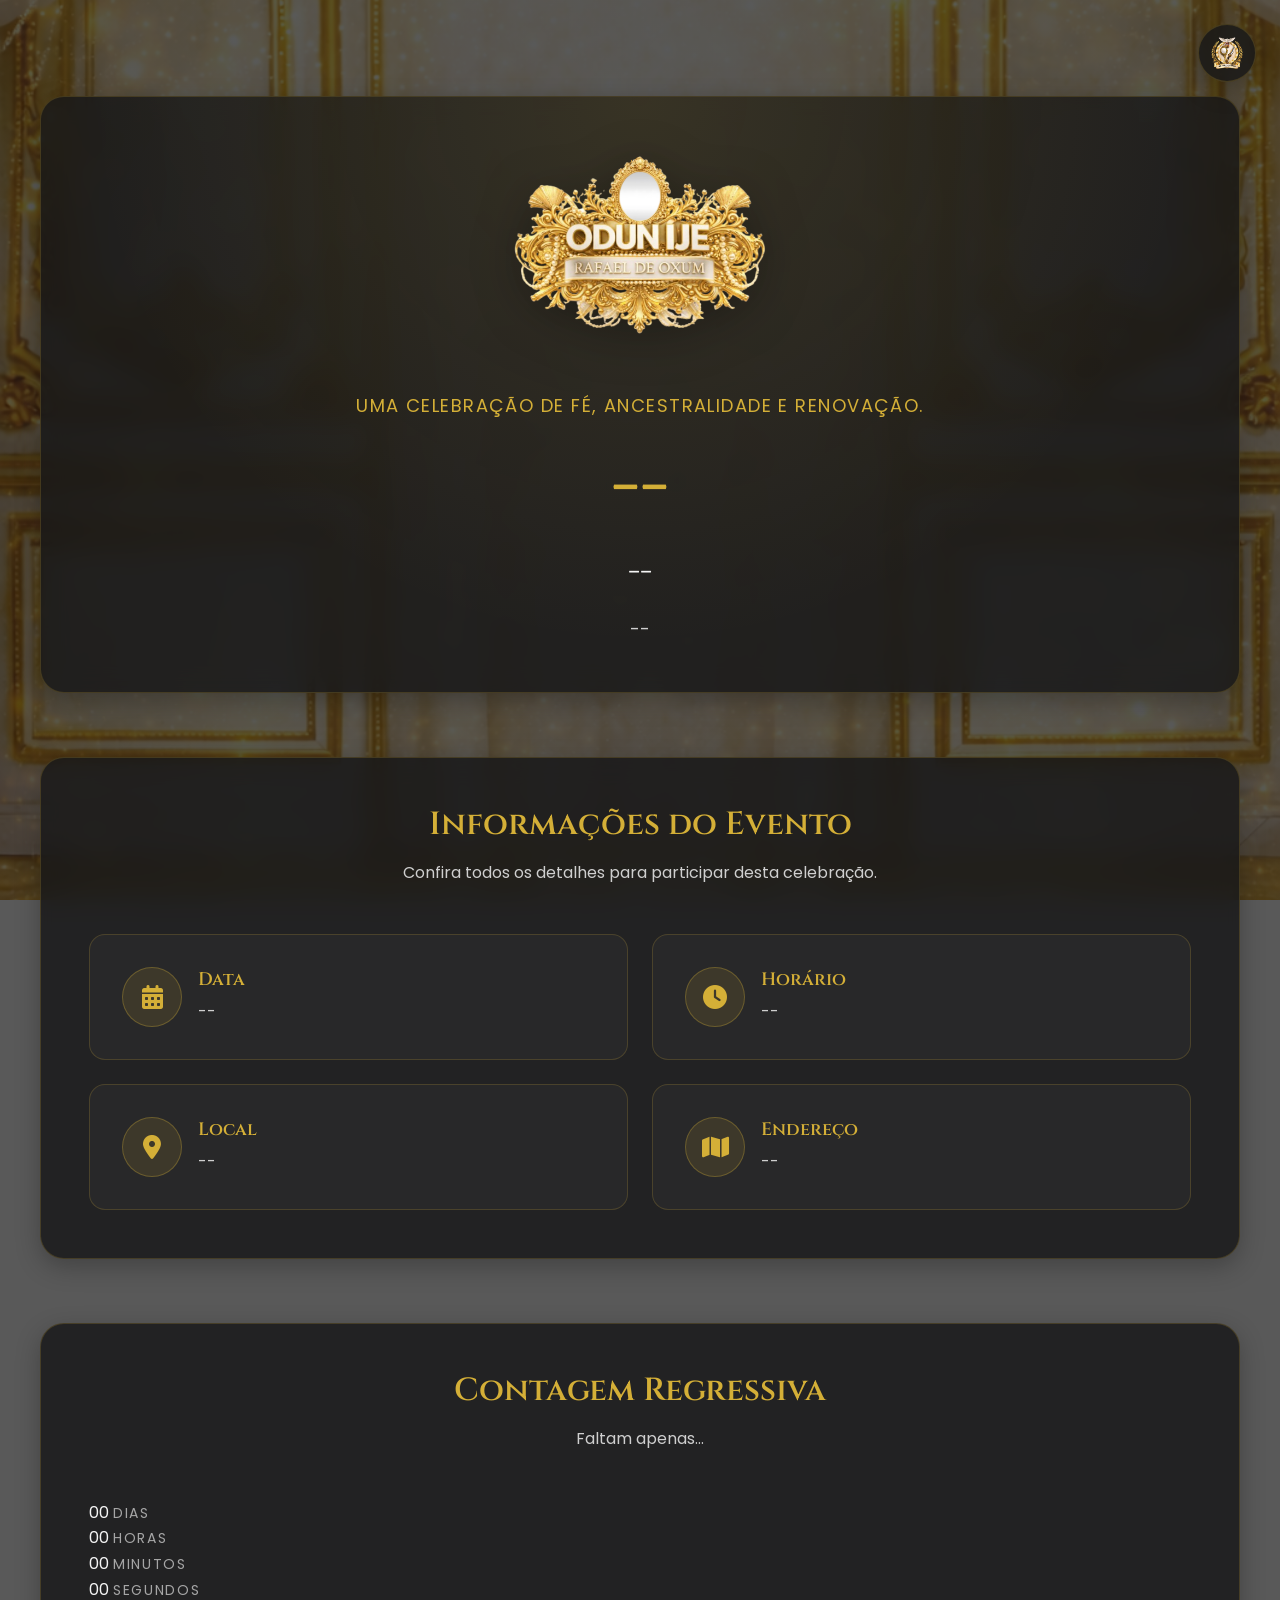
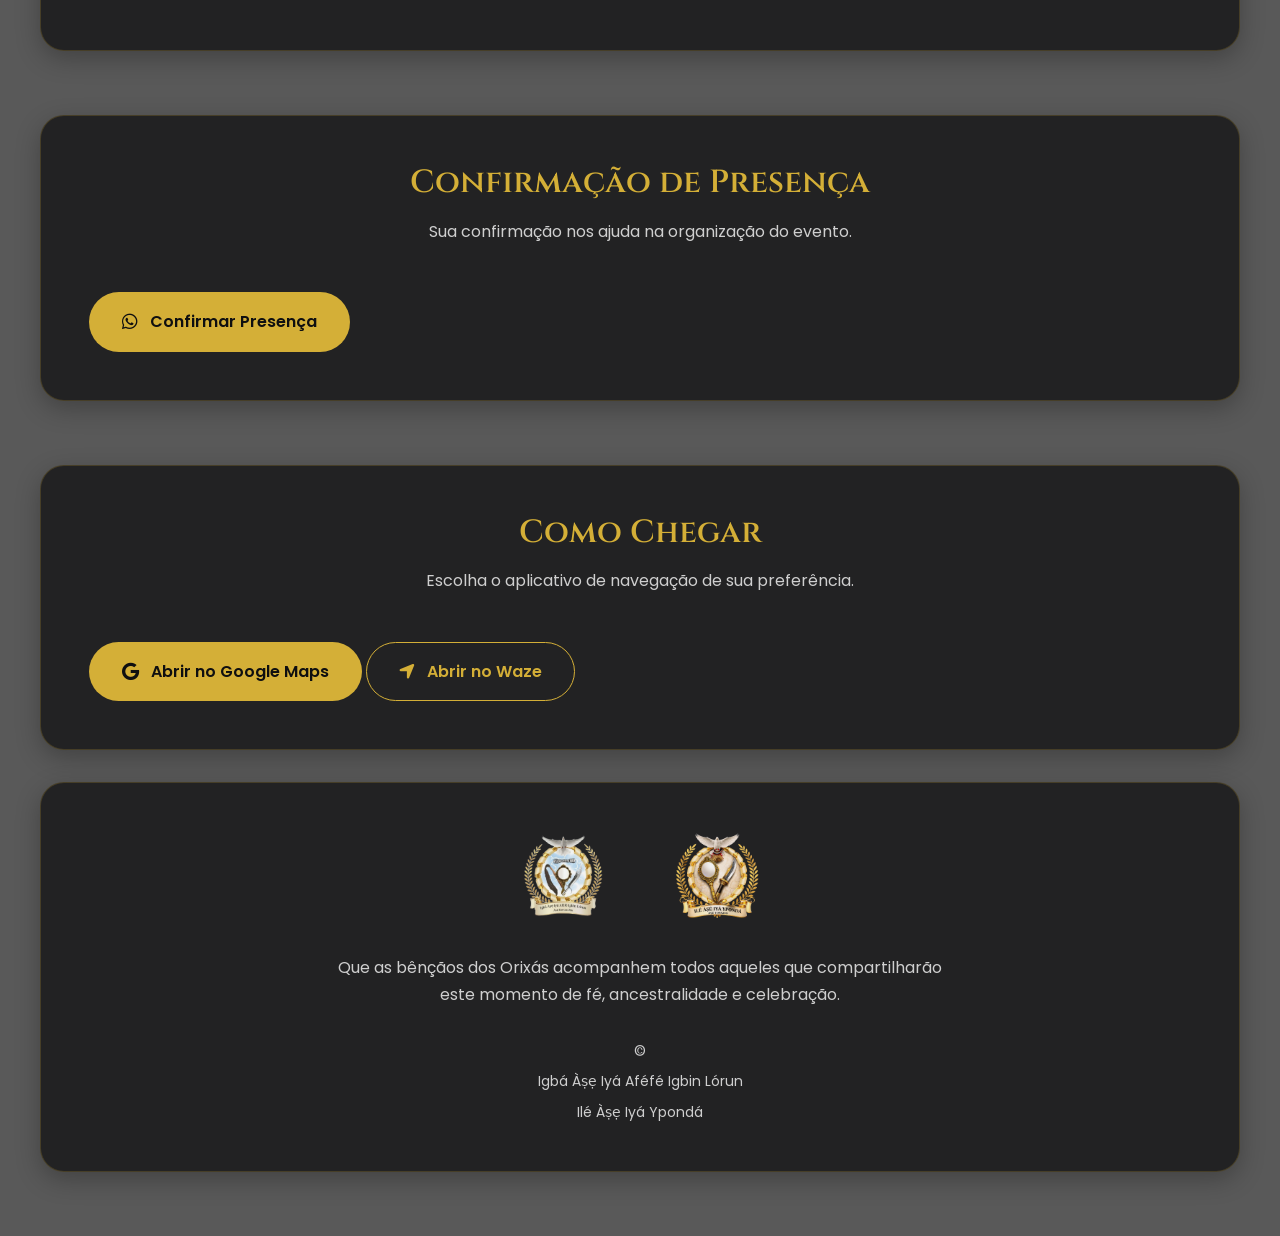
==== index.html @ 7fd7e5b1 "criação e ajustes de js e html" ====
<!DOCTYPE html>
<html lang="pt-BR">

<head>

    <!-- ==========================================================
         METADADOS
    =========================================================== -->

    <meta charset="UTF-8">

    <meta
        name="viewport"
        content="width=device-width, initial-scale=1.0">

    <meta
        name="theme-color"
        content="#D4AF37">

    <meta
        name="description"
        content="Celebre conosco o Òdún Ìjé de Rafael de Oxum.">

    <meta
        name="author"
        content="Eventos de Axé">

    <!-- ==========================================================
         OPEN GRAPH
    =========================================================== -->

    <meta
        property="og:type"
        content="website">

    <meta
        property="og:locale"
        content="pt_BR">

    <meta
        property="og:title"
        content="Òdún Ìjé • Rafael de Oxum">

    <meta
        property="og:description"
        content="Sua presença tornará este momento ainda mais especial.">

    <meta
        property="og:image"
        content="img/convite.png">

    <!-- ==========================================================
         TÍTULO
    =========================================================== -->

    <title>

        Òdún Ìjé • Rafael de Oxum

    </title>

    <!-- ==========================================================
         ÍCONES
    =========================================================== -->

    <link
        id="favicon"
        rel="icon"
        type="image/x-icon"
        href="img/favicon/logo-evento.ico">

    <link
        id="apple-touch-icon"
        rel="apple-touch-icon"
        href="img/favicon/logo-evento.ico">

    <!-- ==========================================================
         GOOGLE FONTS
    =========================================================== -->

    <link
        rel="preconnect"
        href="https://fonts.googleapis.com">

    <link
        rel="preconnect"
        href="https://fonts.gstatic.com"
        crossorigin>

    <link
        href="https://fonts.googleapis.com/css2?family=Cinzel:wght@400;500;600;700&family=Poppins:wght@300;400;500;600&display=swap"
        rel="stylesheet">

    <!-- ==========================================================
         FONT AWESOME
    =========================================================== -->

    <link
        rel="stylesheet"
        href="https://cdnjs.cloudflare.com/ajax/libs/font-awesome/6.7.2/css/all.min.css">

    <!-- ==========================================================
         CSS
    =========================================================== -->

    <link
        rel="stylesheet"
        href="css/style.css">

</head>

<body>

    <!-- ==========================================================
         DASHBOARD
    =========================================================== -->

    <a
        class="dashboard-access"
        href="dashboard.html"
        aria-label="Acessar Dashboard">

        <img
            src="img/brasao2.png"
            alt="Dashboard">

    </a>

    <!-- ==========================================================
         CONTEÚDO
    =========================================================== -->

    <main class="page">
        <!-- ======================================================
            HERO
        ======================================================= -->
        <section
            class="section hero"
            id="hero">

            <div class="container">

                <div class="surface hero-surface">

                    <div class="hero-layout">

                        <!-- ==========================================
                            LOGO
                        =========================================== -->

                        <img
                            id="heroLogo"
                            class="hero-logo"
                            src="img/logo-evento.png"
                            alt="Logo do Evento">

                        <!-- ==========================================
                            TEXTO
                        =========================================== -->

                        <div class="hero-text">

                            <p class="hero-subtitle">

                                Uma celebração de fé,
                                ancestralidade e renovação.

                            </p>

                            <h1
                                id="heroTitle"
                                class="hero-title">

                                --

                            </h1>

                            <h2
                                id="heroName"
                                class="hero-name">

                                --

                            </h2>

                            <p
                                id="heroDescription"
                                class="hero-description">

                                --

                            </p>

                        </div>

                        <!-- ==========================================
                            AÇÕES
                        =========================================== -->

                        <!--
                        <div class="hero-actions">

                            <a
                                class="btn btn-primary"
                                href="#rsvp">

                                <i class="fa-solid fa-check"></i>

                                <span>

                                    Confirmar Presença

                                </span>

                            </a>

                            <a
                                class="btn btn-secondary"
                                href="#event-info">

                                <i class="fa-solid fa-circle-info"></i>

                                <span>

                                    Informações

                                </span>

                            </a>

                        </div>
                        -->

                    </div>

                </div>

            </div>

        </section>

        <!-- ======================================================
            INFORMAÇÕES DO EVENTO
        ======================================================= -->
        <section
            class="section event-info"
            id="event-info">

            <div class="container">

                <div class="surface">

                    <header class="section-header">

                        <h2 class="section-title">

                            Informações do Evento

                        </h2>

                        <p class="section-subtitle">

                            Confira todos os detalhes para participar
                            desta celebração.

                        </p>

                    </header>

                    <div class="section-body">

                        <div class="grid cols-2">

                            <!-- ======================================
                                DATA
                            ======================================= -->

                            <article class="card info-card">

                                <div class="icon-circle icon-circle-md">

                                    <i class="fa-solid fa-calendar-days"></i>

                                </div>

                                <div class="info-content">

                                    <h3>

                                        Data

                                    </h3>

                                    <p
                                        id="eventDate">

                                        --

                                    </p>

                                </div>

                            </article>

                            <!-- ======================================
                                HORÁRIO
                            ======================================= -->

                            <article class="card info-card">

                                <div class="icon-circle icon-circle-md">

                                    <i class="fa-solid fa-clock"></i>

                                </div>

                                <div class="info-content">

                                    <h3>

                                        Horário

                                    </h3>

                                    <p
                                        id="eventTime">

                                        --

                                    </p>

                                </div>

                            </article>

                            <!-- ======================================
                                LOCAL
                            ======================================= -->

                            <article class="card info-card">

                                <div class="icon-circle icon-circle-md">

                                    <i class="fa-solid fa-location-dot"></i>

                                </div>

                                <div class="info-content">

                                    <h3>

                                        Local

                                    </h3>

                                    <p
                                        id="eventLocation">

                                        --

                                    </p>

                                </div>

                            </article>

                            <!-- ======================================
                                ENDEREÇO
                            ======================================= -->

                            <article class="card info-card">

                                <div class="icon-circle icon-circle-md">

                                    <i class="fa-solid fa-map"></i>

                                </div>

                                <div class="info-content">

                                    <h3>

                                        Endereço

                                    </h3>

                                    <p
                                        id="eventAddress">

                                        --

                                    </p>

                                </div>

                            </article>

                        </div>

                    </div>

                </div>

            </div>

        </section>

        <!-- ======================================================
            CONTAGEM REGRESSIVA
        ======================================================= -->
        <section
            class="section countdown"
            id="countdown">

            <div class="container">

                <div class="surface">

                    <header class="section-header">

                        <h2 class="section-title">

                            Contagem Regressiva

                        </h2>

                        <p class="section-subtitle">

                            Faltam apenas...

                        </p>

                    </header>

                    <div class="countdown-grid">

                        <div class="countdown-item">

                            <span
                                id="days"
                                class="countdown-number">

                                00

                            </span>

                            <span class="countdown-label">

                                Dias

                            </span>

                        </div>

                        <div class="countdown-item">

                            <span
                                id="hours"
                                class="countdown-number">

                                00

                            </span>

                            <span class="countdown-label">

                                Horas

                            </span>

                        </div>

                        <div class="countdown-item">

                            <span
                                id="minutes"
                                class="countdown-number">

                                00

                            </span>

                            <span class="countdown-label">

                                Minutos

                            </span>

                        </div>

                        <div class="countdown-item">

                            <span
                                id="seconds"
                                class="countdown-number">

                                00

                            </span>

                            <span class="countdown-label">

                                Segundos

                            </span>

                        </div>

                    </div>

                </div>

            </div>

        </section>

        <!-- ======================================================
            RSVP
        ======================================================= -->
        <section
            class="section rsvp"
            id="rsvp">

            <div class="container">

                <div class="surface">

                    <header class="section-header">

                        <h2 class="section-title">

                            Confirmação de Presença

                        </h2>

                        <p
                            id="rsvpDescription"
                            class="section-subtitle">

                            Sua confirmação nos ajuda na organização do evento.

                        </p>

                    </header>

                    <div class="rsvp-content">

                        <button
                            id="confirmButton"
                            class="btn btn-primary">

                            <i class="fa-brands fa-whatsapp"></i>

                            <span>

                                Confirmar Presença

                            </span>

                        </button>

                    </div>

                </div>

            </div>

        </section>

        <!-- ======================================================
            COMO CHEGAR
        ======================================================= -->
        <section
            class="section location"
            id="location">

            <div class="container">

                <div class="surface">

                    <header class="section-header">

                        <h2 class="section-title">

                            Como Chegar

                        </h2>

                        <p
                            id="locationDescription"
                            class="section-subtitle">

                            Escolha o aplicativo de navegação de sua preferência.

                        </p>

                    </header>

                    <div class="location-actions">

                        <button
                            id="googleMapsButton"
                            class="btn btn-primary">

                            <i class="fa-brands fa-google"></i>

                            <span>

                                Abrir no Google Maps

                            </span>

                        </button>

                        <button
                            id="wazeButton"
                            class="btn btn-secondary">

                            <i class="fa-solid fa-location-arrow"></i>

                            <span>

                                Abrir no Waze

                            </span>

                        </button>

                    </div>

                </div>

            </div>

        </section>

        <!-- ======================================================
             RODAPÉ
        ======================================================= -->
        <footer class="footer">

            <div class="container">

                <div class="surface">

                    <div class="footer-layout">

                        <div class="footer-brands">

                            <a
                                id="btnAseEsmeralda"
                                class="footer-brand-link"
                                href="https://www.instagram.com/aseesmeralda/"
                                target="_blank"
                                rel="noopener noreferrer">

                                <img
                                    id="footerLogoAseEsmeralda"
                                    class="footer-logo"
                                    src="img/brasao1.png"
                                    alt="Brasão do Igbá Àṣẹ Iyá Aféfé Igbin Lórun">

                            </a>

                            <a
                                id="btnAseTopazio"
                                class="footer-brand-link"
                                href="https://www.instagram.com/asetopazio/"
                                target="_blank"
                                rel="noopener noreferrer">

                                <img
                                    id="footerLogoAseTopazio"
                                    class="footer-logo"
                                    src="img/brasao2.png"
                                    alt="Brasão do Ilé Àṣẹ Iyá Ypondá">
                            
                            </a>

                        </div>

                        <p class="footer-text">

                            Que as bênçãos dos Orixás acompanhem todos
                            aqueles que compartilharão este momento de fé,
                            ancestralidade e celebração.

                        </p>

                        <div class="footer-copy">

                            <p>

                                © <span id="currentYear"></span>

                            </p>

                            <p>Igbá Àṣẹ Iyá Aféfé Igbin Lórun</p>

                            <p>Ilé Àṣẹ Iyá Ypondá</p>

                        </div>

                    </div>

                </div>

            </div>

        </footer>

    </main>

    <!-- ==========================================================
        TOAST
    ========================================================== -->
    <div
        id="toast"
        class="toast"
        role="status"
        aria-live="polite"
        aria-atomic="true">

        <div class="toast-header">

            <strong
                id="toastTitle">

                Aviso

            </strong>

            <button
                id="toastClose"
                class="toast-close"
                type="button"
                aria-label="Fechar">

                <i class="fa-solid fa-xmark"></i>

            </button>

        </div>

        <div
            id="toastMessage"
            class="toast-body">

            --

        </div>

    </div>

    <!-- ==========================================================
         JAVASCRIPT
    =========================================================== -->

    <!-- Dados do Evento -->
    <script src="js/dados-evento.js"></script>

    <!-- Aplicação -->
    <script src="js/script.js"></script>

</body>

</html>
---- css/style.css ----
/* ==========================================================
   ROOT
========================================================== */

:root {

    /* ======================================================
       CORES
    ====================================================== */
    --color-primary: #D4AF37;
    --color-primary-light: #E7C96B;
    --color-primary-dark: #B18E25;
    --color-background: #0F0F10;
    --color-surface: rgba(22, 22, 24, 0.82);
    --color-surface-hover: rgba(30, 30, 33, 0.92);
    --color-border: rgba(212, 175, 55, 0.20);
    --color-text: #F5F5F5;
    --color-text-muted: #CFCFCF;
    --color-text-soft: #A6A6A6;
    --color-success: #3CB371;
    --color-warning: #F4B400;
    --color-error: #D9534F;
    --color-overlay: rgba(0, 0, 0, 0.65);

    /* ======================================================
       TIPOGRAFIA
    ====================================================== */
    /* Famílias */
    --font-title: "Cinzel", serif;
    --font-body: "Poppins", sans-serif;
    /* Tamanhos */
    --text-xs: 0.75rem;
    --text-sm: 0.875rem;
    --text-sm-md: 0.95rem;
    --text-md: 1rem;
    --text-lg: 1.125rem;
    --text-xl: 1.5rem;
    --text-xxl: 1.9rem;
    --text-2xl: 2rem;
    --text-2xxl: 2.35rem;
    --text-3xl: 2.75rem;
    --text-4xl: 3.5rem;
    /* Pesos */
    --text-light: 300;
    --text-regular: 400;
    --text-medium: 500;
    --text-semibold: 600;
    --text-bold: 700;
    /* Altura das linhas */
    --line-height-tight: 1.2;
    --line-height-normal: 1.6;
    --line-height-relaxed: 1.8;
    /*Espaçamento entre letras */
    --tracking-tight:  -0.03em;
    --tracking-normal: 0;
    --tracking-wide:   0.03em;
    --tracking-wider:  0.08em;
    --tracking-widest: 0.12em;

    /* ======================================================
       ESPAÇAMENTOS
    ====================================================== */
    --space-2xs: .25rem;
    --space-xs: .5rem;
    --space-sm: .75rem;
    --space-md: 1rem;
    --space-lg: 1.5rem;
    --space-xl: 2rem;
    --space-2xl: 3rem;
    --space-3xl: 4rem;

    /* ======================================================
       LARGURAS
    ====================================================== */
    --container-width: 1200px;
    --measure-sm: 32ch;
    --measure-md: 48ch;
    --measure-lg: 64ch;

    /* ======================================================
       BORDAS
    ====================================================== */
    --radius-sm: .5rem;
    --radius-md: .75rem;
    --radius-lg: 1rem;
    --radius-xl: 1.5rem;
    --radius-round: 9999px;

    /* ======================================================
       SOMBRAS
    ====================================================== */
    --shadow-sm:
        0 2px 8px rgba(0, 0, 0, .18);
    --shadow-md:
        0 8px 24px rgba(0, 0, 0, .25);
    --shadow-lg:
        0 18px 50px rgba(0, 0, 0, .35);

    /* ======================================================
       TRANSIÇÕES
    ====================================================== */
    --transition-fast: .20s ease;
    --transition-normal: .30s ease;
    --transition-slow: .50s ease;
}

/* ==========================================================
   RESET
========================================================== */

*,
*::before,
*::after {
    margin: 0;
    padding: 0;
    box-sizing: border-box;
}
html {
    scroll-behavior: smooth;
}
body {
    min-height: 100vh;
    background:
        linear-gradient(
            var(--color-overlay),
            var(--color-overlay)
        ),
        url("../img/fundo.png") center / cover fixed;
    color: var(--color-text);
    font-family: var(--font-body);
    font-size: var(--text-md);
    line-height: var(--line-height-normal);
    text-rendering: optimizeLegibility;
    -webkit-font-smoothing: antialiased;
    -moz-osx-font-smoothing: grayscale;
}

/* ==========================================================
   HIDDEN
========================================================== */

[hidden] {
    display: none !important;
}

/* ==========================================================
   ELEMENTOS
========================================================== */

img {
    display: block;
    max-width: 100%;
    height: auto;
}
a {
    color: inherit;
    text-decoration: none;
    transition: var(--transition-fast);
}
button {
    border: none;
    background: none;
    color: inherit;
    cursor: pointer;
}
ul,
ol {
    list-style: none;
}
input,
button,
textarea,
select {
    font: inherit;
}
:focus-visible {
    outline: 2px solid var(--color-primary);
    outline-offset: 3px;
}

/* ==========================================================
   TIPOGRAFIA
========================================================== */

h1,
h2,
h3,
h4,
h5,
h6 {
    color: var(--color-primary);
    font-family: var(--font-title);
    font-weight: var(--text-semibold);
    line-height: var(--line-height-tight);
    text-wrap: balance;
}
p {
    color: var(--color-text-muted);
    text-wrap: pretty;
}
strong {
    font-weight: var(--text-semibold);
}
small {
    font-size: var(--text-sm);
}

/* ==========================================================
   LAYOUT
========================================================== */

.container {
    width: min(
        calc(100% - (var(--space-xl) * 2)),
        var(--container-width)
    );
    margin-inline: auto;
}
.page {
    display: flex;
    flex-direction: column;
    min-height: 100vh;
}
.section {
    padding-block: var(--space-xl);
}
.surface {
    padding: var(--space-2xl);
    background: var(--color-surface);
    border: 1px solid var(--color-border);
    border-radius: var(--radius-xl);
    backdrop-filter: blur(12px);
    box-shadow: var(--shadow-md);
    transition:
        background var(--transition-normal),
        border-color var(--transition-normal),
        transform var(--transition-normal),
        box-shadow var(--transition-normal);
}
.surface:hover {
    background: var(--color-surface-hover);
    border-color: rgba(212, 175, 55, .35);
    box-shadow: var(--shadow-lg);
}

/* ==========================================================
   SECTION
========================================================== */

.section-header {
    display: flex;
    flex-direction: column;
    align-items: center;
    gap: var(--space-md);
    margin-bottom: var(--space-2xl);
    text-align: center;
}
.section-title {
    font-size: var(--text-2xl);
}
.section-subtitle {
    max-width: var(--measure-lg);
    color: var(--color-text-muted);
}

/* ==========================================================
   OBJETOS
========================================================== */

.stack {
    display: flex;
    flex-direction: column;
    gap: var(--space-md);
}
.cluster {
    display: flex;
    flex-wrap: wrap;
    align-items: center;
    gap: var(--space-md);
}
.grid {
    display: grid;
    gap: var(--space-lg);
}

/* ==========================================================
   MODIFICADORES
========================================================== */

.cols-2 {
    grid-template-columns:
        repeat(2, minmax(0, 1fr));
}
.cols-4 {
    grid-template-columns:
        repeat(4, minmax(0, 1fr));
}
.cols-5 {
    grid-template-columns:
        repeat(5, minmax(0, 1fr));
}
.items-center {
    align-items: center;
}
.justify-center {
    justify-content: center;
}
.text-center {
    text-align: center;
}
.measure-sm {
    max-width: var(--measure-sm);
}
.measure-md {
    max-width: var(--measure-md);
}
.measure-lg {
    max-width: var(--measure-lg);
}

/* ==========================================================
   DASHBOARD
========================================================== */

.dashboard-access {
    position: fixed;
    top: var(--space-lg);
    right: var(--space-lg);
    width: 58px;
    height: 58px;
    display: grid;
    place-items: center;
    background: var(--color-surface);
    border: 1px solid var(--color-border);
    border-radius: 50%;
    backdrop-filter: blur(12px);
    box-shadow: var(--shadow-md);
    transition:
        transform var(--transition-fast),
        box-shadow var(--transition-fast),
        border-color var(--transition-fast);
    z-index: 100;
}
.dashboard-access:hover {
    transform: translateY(-3px);
    border-color: var(--color-primary);
    box-shadow: var(--shadow-lg);
}
.dashboard-access img {
    width: 34px;
    height: 34px;
}

/* ==========================================================
   COMPONENTES
========================================================== */

/* ==========================================================
   BOTÕES
========================================================== */

.btn {
    display: inline-flex;
    align-items: center;
    justify-content: center;
    gap: var(--space-sm);
    min-height: 52px;
    padding:
        var(--space-md)
        var(--space-xl);
    border: 1px solid transparent;
    border-radius: var(--radius-round);
    font-weight: var(--text-semibold);
    transition:
        background var(--transition-fast),
        color var(--transition-fast),
        border-color var(--transition-fast),
        transform var(--transition-fast),
        box-shadow var(--transition-fast);
}
.btn i {
    font-size: var(--text-lg);
}
.btn:hover {
    transform: translateY(-2px);
    box-shadow: var(--shadow-md);
}
.btn:active {
    transform: translateY(0);
}
.btn-primary {
    background: var(--color-primary);
    color: var(--color-background);
}
.btn-primary:hover {
    background: var(--color-primary-light);
}
.btn-secondary {
    background: transparent;
    color: var(--color-primary);
    border-color: var(--color-primary);
}
.btn-secondary:hover {
    background: rgba(212, 175, 55, .12);
}

/* ==========================================================
   CARD
========================================================== */

.card {
    display: flex;
    flex-direction: column;
    align-items: center;
    gap: var(--space-md);
    padding: var(--space-xl);
    background: rgba(255, 255, 255, .03);
    border: 1px solid var(--color-border);
    border-radius: var(--radius-lg);
    transition:
        transform var(--transition-normal),
        border-color var(--transition-normal),
        background var(--transition-normal),
        box-shadow var(--transition-normal);
}
.card:hover {
    transform: translateY(-4px);
    background: rgba(255, 255, 255, .05);
    border-color: rgba(212, 175, 55, .40);
    box-shadow: var(--shadow-md);
}

/* ==========================================================
   ICON CIRCLE
========================================================== */

.icon-circle {
    display: grid;
    place-items: center;
    border-radius: 50%;
    background: rgba(212, 175, 55, .12);
    border: 1px solid rgba(212, 175, 55, .30);
    color: var(--color-primary);
    flex-shrink: 0;
}
.icon-circle-sm {
    width: 44px;
    height: 44px;
    font-size: var(--text-md);
}
.icon-circle-md {
    width: 60px;
    height: 60px;
    font-size: var(--text-xl);
}
.icon-circle-lg {
    width: 84px;
    height: 84px;
    font-size: var(--text-2xl);
}

/* ==========================================================
   TOAST (ESTRUTURA)
========================================================== */

.toast {
    position: fixed;
    right: var(--space-lg);
    bottom: var(--space-lg);
    width: min(380px, calc(100vw - 2rem));
    padding: var(--space-lg);
    background: var(--color-surface);
    border: 1px solid var(--color-border);
    border-radius: var(--radius-lg);
    backdrop-filter: blur(14px);
    box-shadow: var(--shadow-lg);
    opacity: 0;
    visibility: hidden;
    transform: translateY(20px);
    transition:
        opacity var(--transition-normal),
        visibility var(--transition-normal),
        transform var(--transition-normal);
}
.toast.is-visible {
    opacity: 1;
    visibility: visible;
    transform: translateY(0);
}
.toast-header {
    display: flex;
    align-items: center;
    justify-content: space-between;
    gap: var(--space-md);
    margin-bottom: var(--space-sm);
}
.toast-header strong {
    color: var(--color-primary);
    font-size: var(--text-lg);
}
.toast-body {
    color: var(--color-text-muted);
}
.toast-close {
    display: grid;
    place-items: center;
    width: 36px;
    height: 36px;
    border-radius: 50%;
    transition:
        background var(--transition-fast),
        color var(--transition-fast);
}
.toast-close:hover {
    background: rgba(255, 255, 255, .08);
    color: var(--color-primary);
}

/* ==========================================================
   HERO
========================================================== */

.hero {
    padding-top: calc(var(--space-3xl) * 1.5);
}
.hero-surface {
    overflow: hidden;
    position: relative;
}
.hero-surface::before {
    content: "";
    position: absolute;
    inset: 0;
    background:
        radial-gradient(
            circle at top,
            rgba(212, 175, 55, .12),
            transparent 65%
        );
    pointer-events: none;
}

/* ==========================================================
   HERO LAYOUT
========================================================== */

.hero-layout {
    display: flex;
    flex-direction: column;
    align-items: center;
    gap: var(--space-2xl);
    text-align: center;
    position: relative;
    z-index: 1;
}

/* ==========================================================
   HERO LOGO
========================================================== */

.hero-logo {
    width: min(280px, 70vw);
    filter:
        drop-shadow(0 8px 24px rgba(0, 0, 0, .35));
}

/* ==========================================================
   HERO TEXT
========================================================== */

.hero-text {
    display: flex;
    flex-direction: column;
    align-items: center;
    gap: var(--space-lg);
}
.hero-subtitle {
    color: var(--color-primary);
    font-size: var(--text-lg);
    letter-spacing: .08em;
    text-transform: uppercase;
}
.hero-title {
    font-size: clamp(
        var(--text-3xl),
        6vw,
        4.75rem
    );
    line-height: 1.1;
}
.hero-name {
    color: var(--color-text);
    font-size: clamp(
        var(--text-xl),
        3vw,
        var(--text-2xl)
    );
    font-weight: var(--text-medium);
}
.hero-description,
.hero-message {
    max-width: var(--measure-lg);
    font-size: var(--text-lg);
}
.hero-message {
    color: var(--color-primary);
    font-weight: var(--text-medium);
}

/* ==========================================================
   HERO ACTIONS
========================================================== */

.hero-actions {
    display: flex;
    flex-wrap: wrap;
    justify-content: center;
    gap: var(--space-md);
}

/* ==========================================================
   EVENT INFO
========================================================== */

.info-card {
    display: flex;
    flex-direction: row;
    align-items: center;
    text-align: left;
}
.info-content {
    display: flex;
    flex-direction: column;
    gap: var(--space-xs);
}
.info-content h3 {
    color: var(--color-primary);
    font-size: var(--text-lg);
}
.info-content p {
    color: var(--color-text-muted);
}

/* ==========================================================
   COUNTDOWN
========================================================== */

.countdown-card {
    justify-content: center;
    text-align: center;
    min-height: 180px;
}
.countdown-value {
    color: var(--color-primary);
    font-family: var(--font-title);
    font-size: clamp(
        2.5rem,
        6vw,
        4rem
    );
    font-weight: var(--text-bold);
    line-height: 1;
}
.countdown-label {
    color: var(--color-text-soft);
    font-size: var(--text-sm);
    letter-spacing: .12em;
    text-transform: uppercase;
}

/* ==========================================================
   RSVP
========================================================== */

.rsvp-layout {
    display: flex;
    flex-direction: column;
    align-items: center;
    gap: var(--space-xl);
    text-align: center;
}
.rsvp-layout p {
    max-width: var(--measure-md);
}
.rsvp-layout .btn {
    min-width: 240px;
}

/* ==========================================================
   DIRECTIONS
========================================================== */

.directions-layout {
    display: flex;
    flex-direction: column;
    align-items: center;
    gap: var(--space-xl);
    text-align: center;
}
.directions-layout p {
    max-width: var(--measure-md);
}
.directions-actions {
    display: flex;
    justify-content: center;
    gap: var(--space-xl);
    flex-wrap: wrap;
}
.directions-layout .btn {
    min-width: 200px;
}

/* ==========================================================
   FOOTER
========================================================== */

.footer {
    padding-bottom: var(--space-3xl);
}
.footer .surface {
    text-align: center;
}
.footer-layout {
    display: flex;
    flex-direction: column;
    align-items: center;
    gap: var(--space-xl);
}
.footer-brands {
    display: flex;
    justify-content: center;
    align-items: center;
    gap: var(--space-3xl);
    flex-wrap: wrap;
}
.footer-brand-link {
    display: inline-flex;
    align-items: center;
    justify-content: center;
    border: none;
    background: transparent;
    padding: 0;
    transition:
        transform var(--transition-fast),
        opacity var(--transition-fast);
}
.footer-brand-link:hover {
    transform: translateY(-3px);
}
.footer-brand-link:focus-visible {
    outline: 2px solid var(--color-primary);
    outline-offset: .5rem;
}
.footer-logo {
    width: 90px;
    opacity: .95;
}
.footer-text {
    max-width: var(--measure-lg);
    color: var(--color-text-muted);
    text-align: center;
    line-height: 1.7;
}
.footer-copy {
    display: flex;
    flex-direction: column;
    align-items: center;
    gap: var(--space-xs);
    color: var(--color-text-soft);
    font-size: var(--text-sm);
}

/* ==========================================================
   TOAST
========================================================== */

.toast-success {
    border-color: rgba(60, 179, 113, .45);
}
.toast-success .toast-header strong {
    color: var(--color-success);
}
.toast-warning {
    border-color: rgba(244, 180, 0, .45);
}
.toast-warning .toast-header strong {
    color: var(--color-warning);
}
.toast-error {
    border-color: rgba(217, 83, 79, .45);
}
.toast-error .toast-header strong {
    color: var(--color-error);
}

/* ==========================================================
   ANIMAÇÕES
========================================================== */

@keyframes fadeUp {
    from {
        opacity: 0;
        transform: translateY(20px);
    }
    to {
        opacity: 1;
        transform: translateY(0);
    }
}
@keyframes pulse {
    0% {
        transform: scale(1);
    }
    50% {
        transform: scale(1.03);
    }
    100% {
        transform: scale(1);
    }
}

/* ==========================================================
   SCROLLBAR
========================================================== */

::-webkit-scrollbar {
    width: 10px;
}
::-webkit-scrollbar-track {
    background: var(--color-background);
}
::-webkit-scrollbar-thumb {
    background: var(--color-primary-dark);
    border-radius: var(--radius-round);
}
::-webkit-scrollbar-thumb:hover {
    background: var(--color-primary);
}

/* ==========================================================
   SELECTION
========================================================== */

::selection {
    background: var(--color-primary);
    color: var(--color-background);
}

/* ==========================================================
   RESPONSIVIDADE
========================================================== */

/* ==========================================================
   TABLETS
========================================================== */

@media (max-width: 992px) {
    :root {
        --text-3xl: 2.5rem;
        --text-4xl: 3rem;
    }
    .section {
        padding-block: var(--space-xl);
    }
    .surface {
        padding: var(--space-xl);
    }
    .cols-4,
    .cols-5 {
    grid-template-columns:
        repeat(2, minmax(0, 1fr));
    }
    .hero-logo {
        width: min(240px, 70vw);
    }
    .hero-title {
        font-size: clamp(
            2.75rem,
            8vw,
            4rem
        );
    }
}

/* ==========================================================
   TABLETS PEQUENOS
========================================================== */

@media (max-width: 768px) {
    .container {
        width: min(
            calc(100% - (var(--space-lg) * 2)),
            var(--container-width)
        );
    }
    .section {
        padding-block: var(--space-lg);
    }
    .surface {
        padding: var(--space-lg);
    }
    .cols-2,
    .cols-4,
    .cols-5 {
        grid-template-columns: 1fr;
    }
    .hero {
        padding-top: var(--space-3xl);
    }
    .hero-actions,
    .cluster {
        justify-content: center;
    }
    .btn {
        width: 100%;
    }
    .info-card {
        flex-direction: column;
        text-align: center;
    }
    .dashboard-access {
        width: 52px;
        height: 52px;
        top: var(--space-md);
        right: var(--space-md);
    }
    .dashboard-access img {
        width: 30px;
        height: 30px;
    }
}

/* ==========================================================
   SMARTPHONES
========================================================== */

@media (max-width: 576px) {
    :root {
        --text-2xl: 1.75rem;
        --text-3xl: 2.2rem;
        --text-4xl: 2.6rem;
    }
    .section {
        padding-block: var(--space-md);
    }
    .surface {
        padding: var(--space-md);
        border-radius: var(--radius-lg);
    }
    .hero-layout,
    .rsvp-layout,
    .directions-layout,
    .directions-actions,
    .footer-layout {
        gap: var(--space-lg);
    }
    .hero-logo {
        width: min(180px, 65vw);
    }
    .hero-subtitle {
        font-size: var(--text-md);
    }
    .hero-description,
    .hero-message {
        font-size: var(--text-md);
    }
    .countdown-card {
        min-height: 140px;
        padding: var(--space-lg);
    }
    .countdown-value {
        font-size: 2.5rem;
    }
    .icon-circle-lg {
        width: 68px;
        height: 68px;
        font-size: var(--text-xl);
    }
    .icon-circle-md {
        width: 52px;
        height: 52px;
        font-size: var(--text-lg);
    }
    .toast {
        left: var(--space-md);
        right: var(--space-md);
        width: auto;
        bottom: var(--space-md);
    }
}

/* ==========================================================
   SMARTPHONES PEQUENOS
========================================================== */

@media (max-width: 360px) {
    .btn {
        padding-inline: var(--space-md);
    }
    .hero-title {
        font-size: 2rem;
    }
    .countdown-value {
        font-size: 2rem;
    }
}

/* ==========================================================
   PREFERÊNCIAS DO USUÁRIO
========================================================== */

@media (prefers-reduced-motion: reduce) {
    html {
        scroll-behavior: auto;
    }
    *,
    *::before,
    *::after {
        animation: none !important;
        transition: none !important;
    }
}

/* ==========================================================
   FIM DO ARQUIVO
========================================================== */
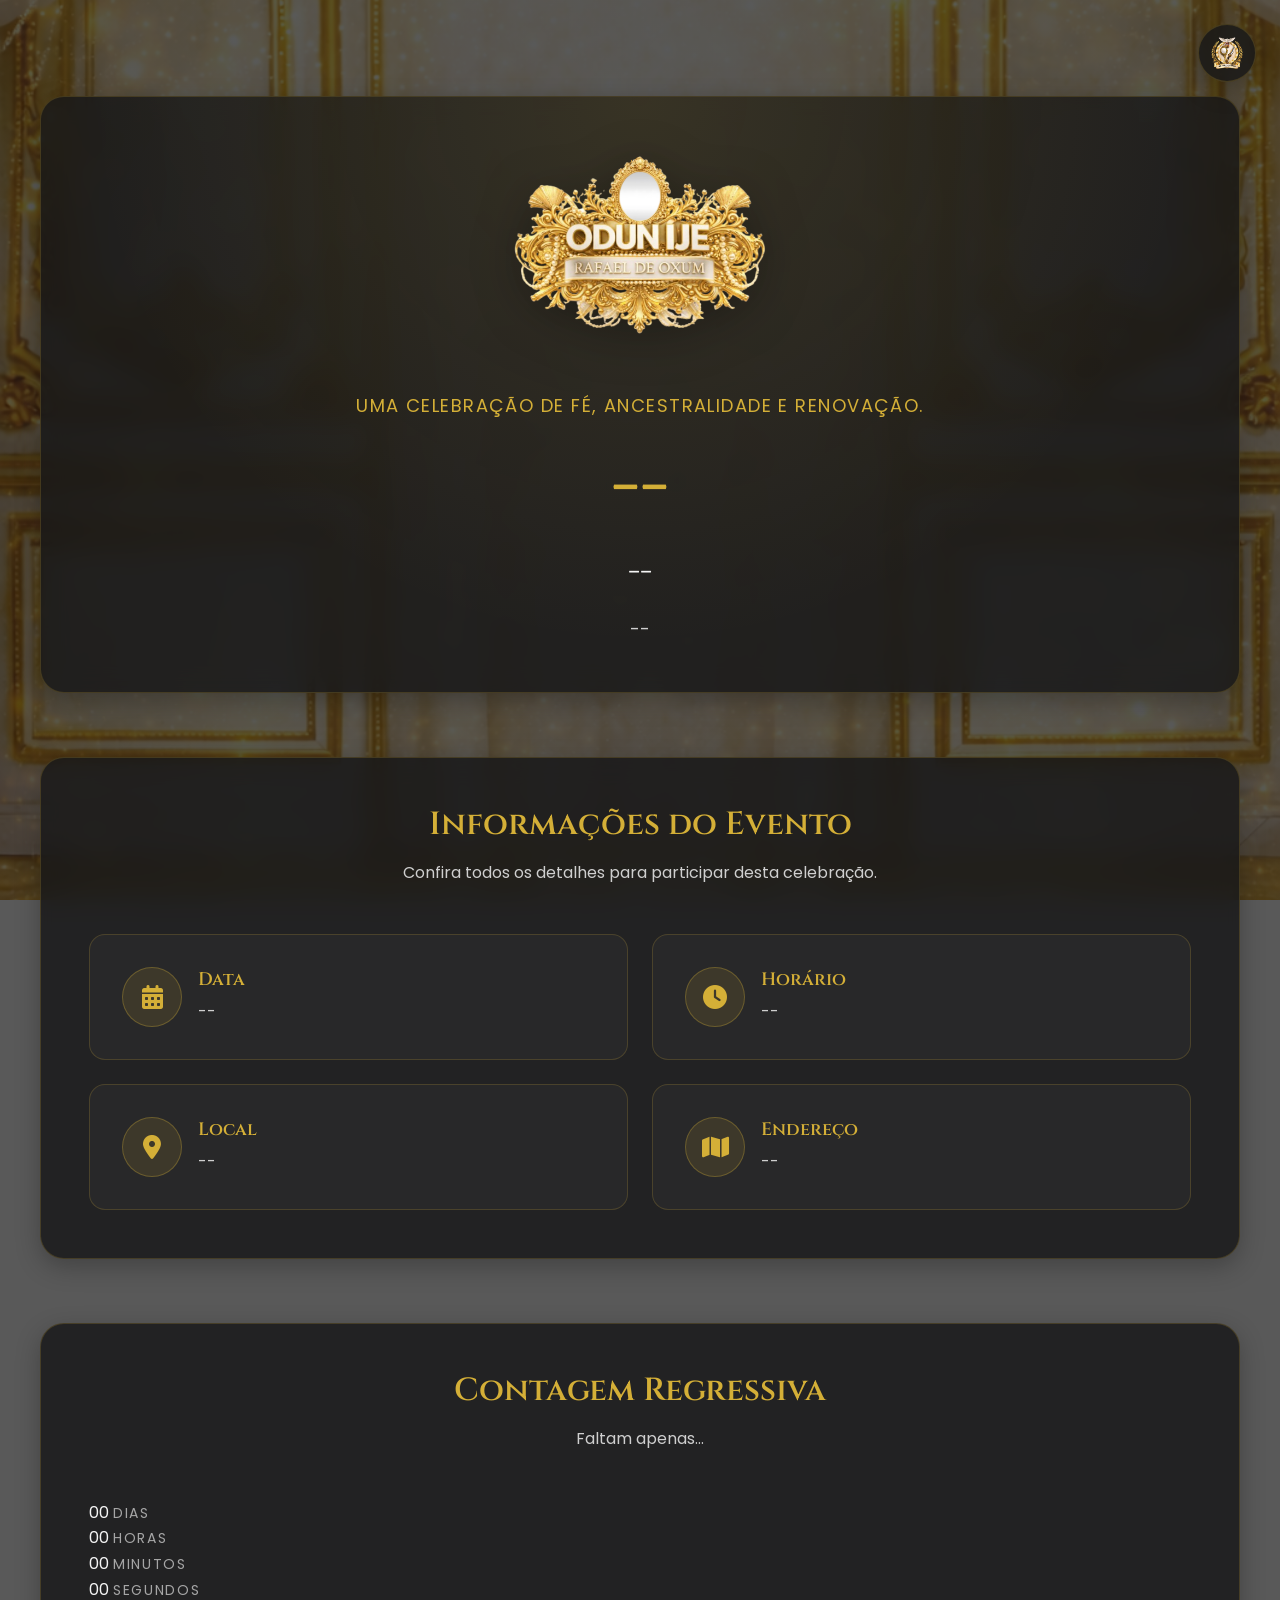
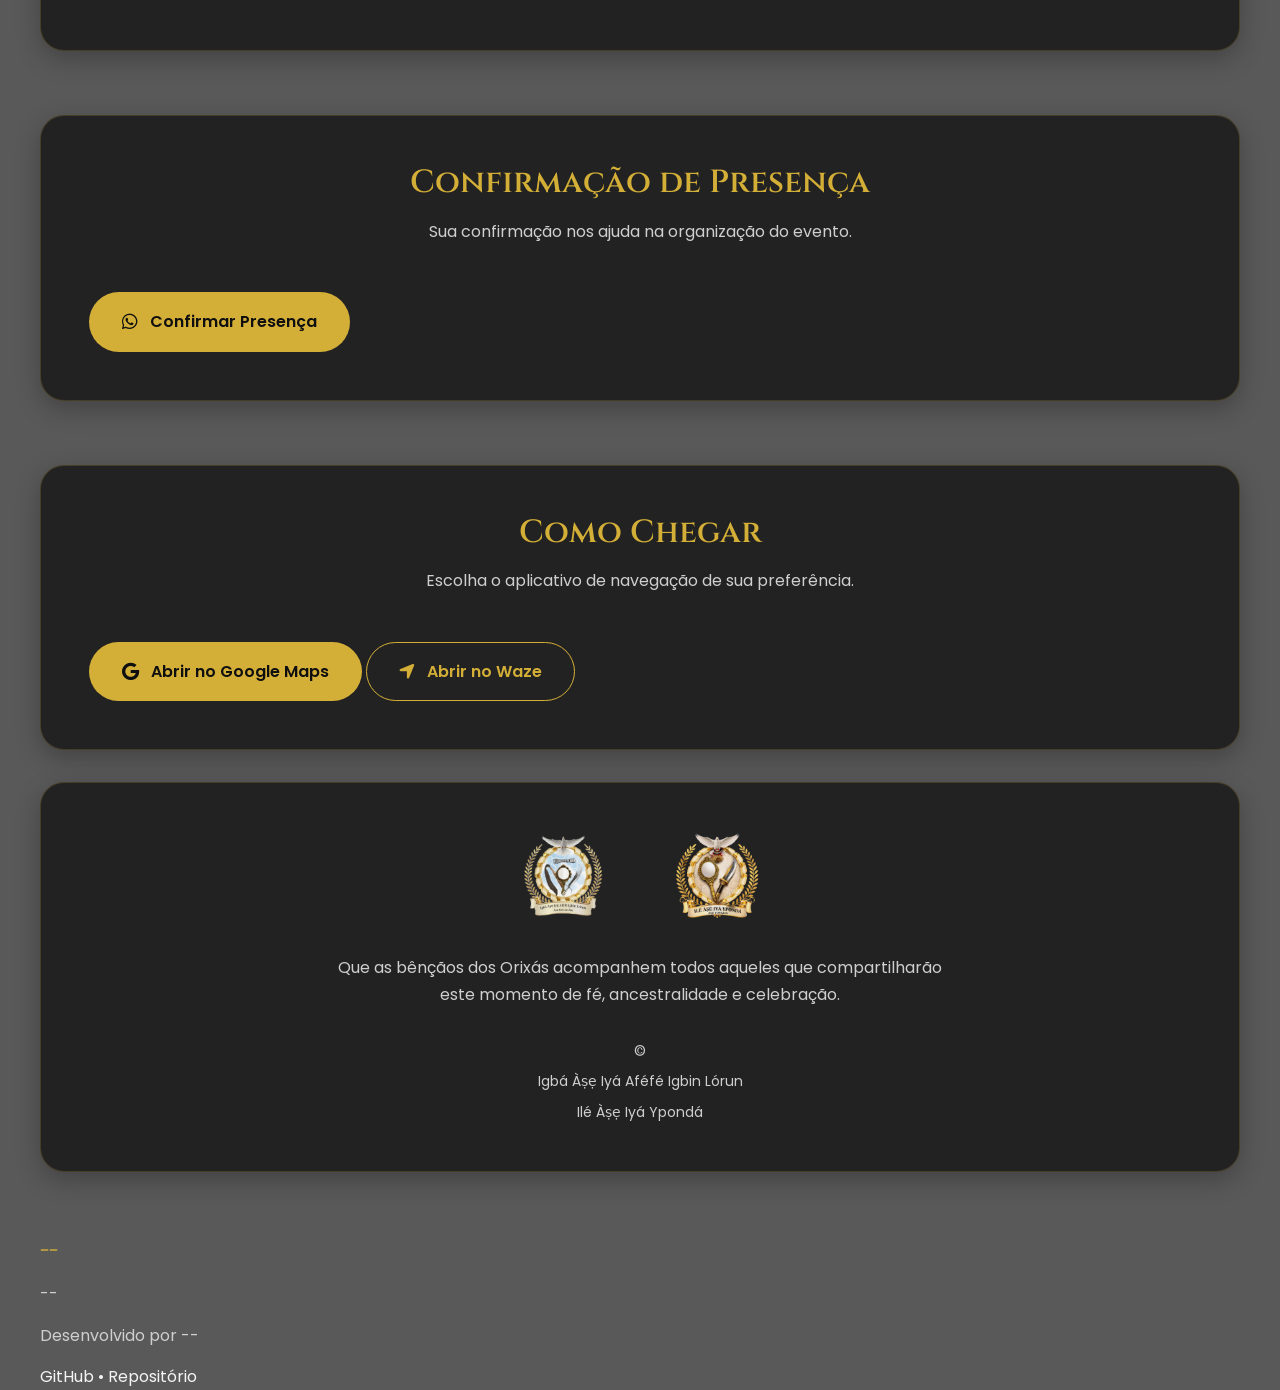
==== commit ebb3f7fa: "footer institucional" ====
--- a/index.html
+++ b/index.html
@@ -708,6 +708,105 @@
             </div>
 
         </footer>
+
+        <!-- ==================================================
+        FOOTER INSTITUCIONAL
+        ================================================== -->
+
+        <footer class="system-footer">
+
+            <div class="container">
+
+                <div class="system-footer-content stack">
+
+                    <!-- ==================================================
+                        IDENTIDADE
+                    ================================================== -->
+
+                    <div class="system-footer-brand stack">
+
+                        <h2
+                            id="systemName"
+                            class="system-footer-title">
+
+                            --
+
+                        </h2>
+
+                        <p
+                            id="systemDescription"
+                            class="system-footer-description">
+
+                            --
+
+                        </p>
+
+                    </div>
+
+                    <!-- ==================================================
+                        DESENVOLVEDOR
+                    ================================================== -->
+
+                    <p class="system-footer-developer">
+
+                        Desenvolvido por
+
+                        <a
+                            id="systemDeveloper"
+                            href="#"
+                            target="_blank"
+                            rel="noopener noreferrer">
+
+                            --
+
+                        </a>
+
+                    </p>
+
+                    <!-- ==================================================
+                        LINKS
+                    ================================================== -->
+
+                    <nav
+                        class="system-footer-links"
+                        aria-label="Links do projeto">
+
+                        <a
+                            id="systemGithub"
+                            href="#"
+                            target="_blank"
+                            rel="noopener noreferrer">
+
+                            GitHub
+
+                        </a>
+
+                        <span
+                            class="system-footer-separator"
+                            aria-hidden="true">
+
+                            •
+
+                        </span>
+
+                        <a
+                            id="systemRepository"
+                            href="#"
+                            target="_blank"
+                            rel="noopener noreferrer">
+
+                            Repositório
+
+                        </a>
+
+                    </nav>
+
+                </div>
+
+            </div>
+
+        </footer>
+
 
     </main>
 
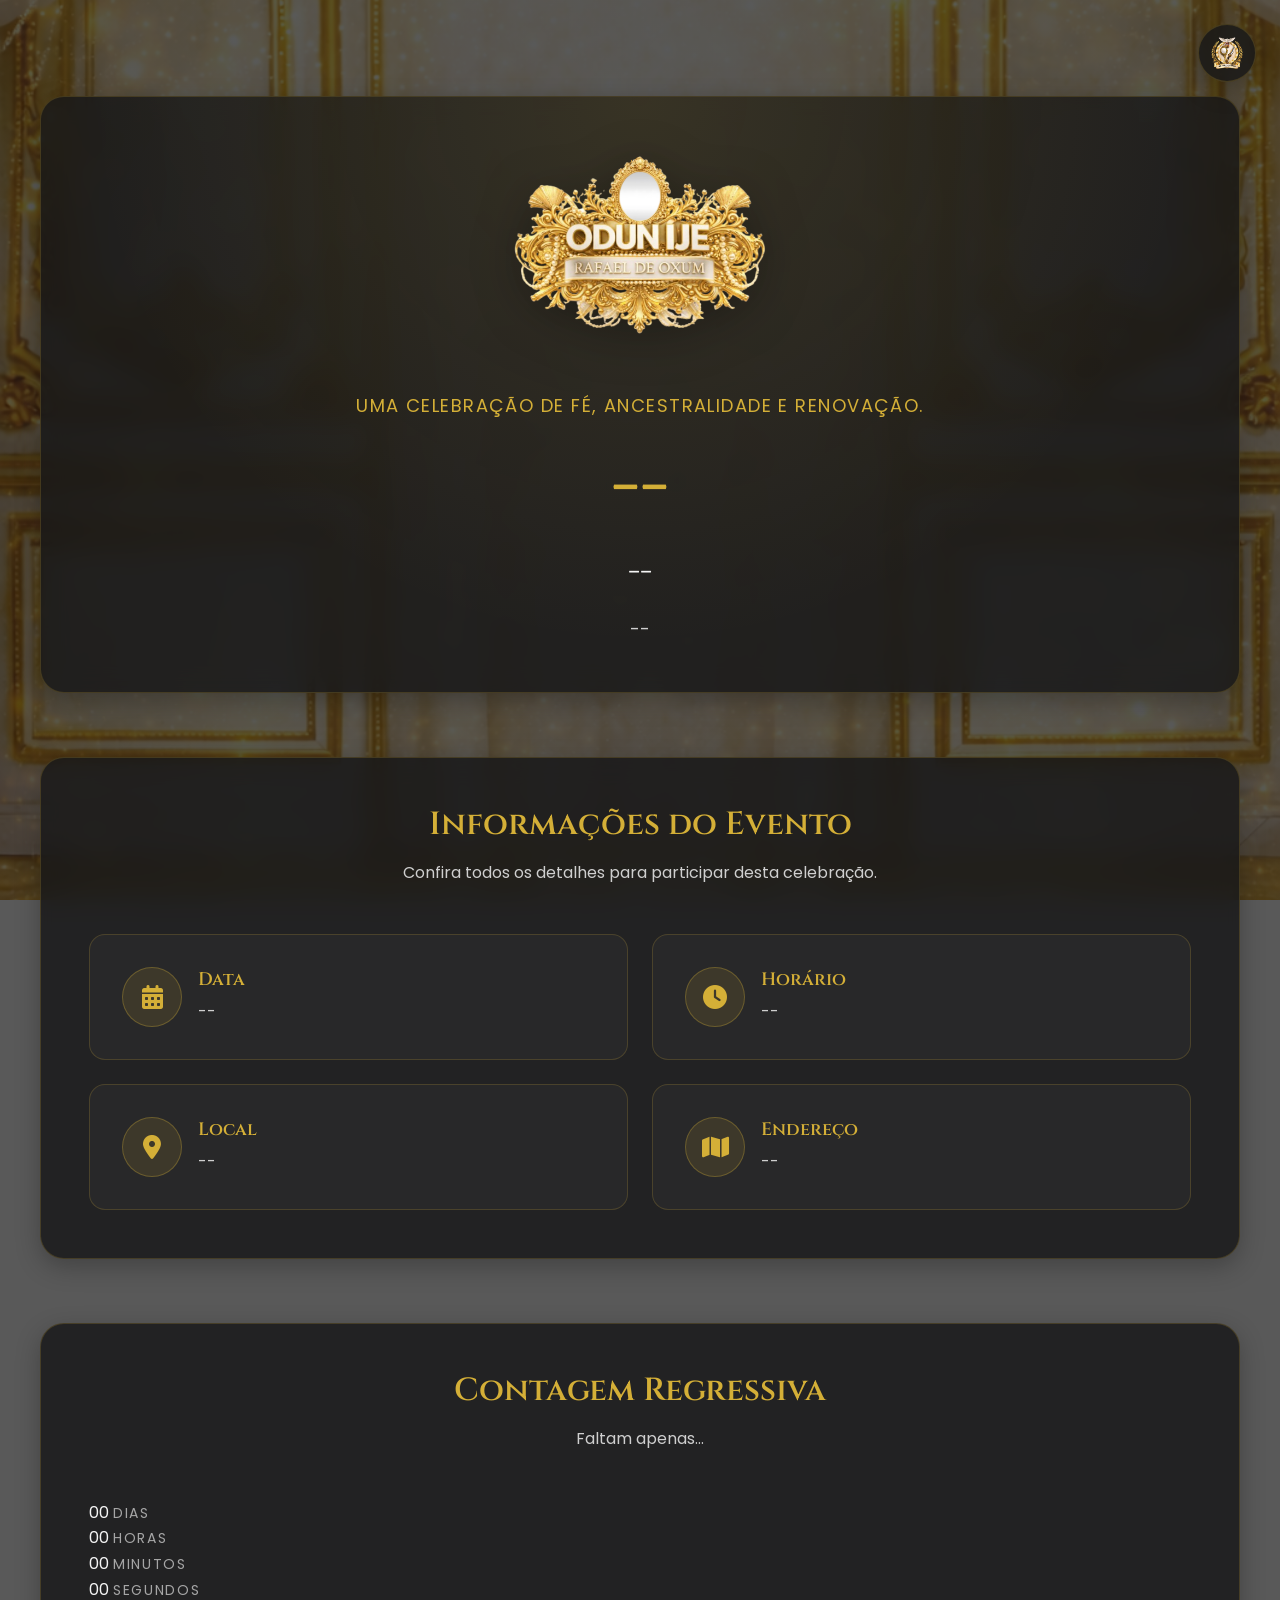
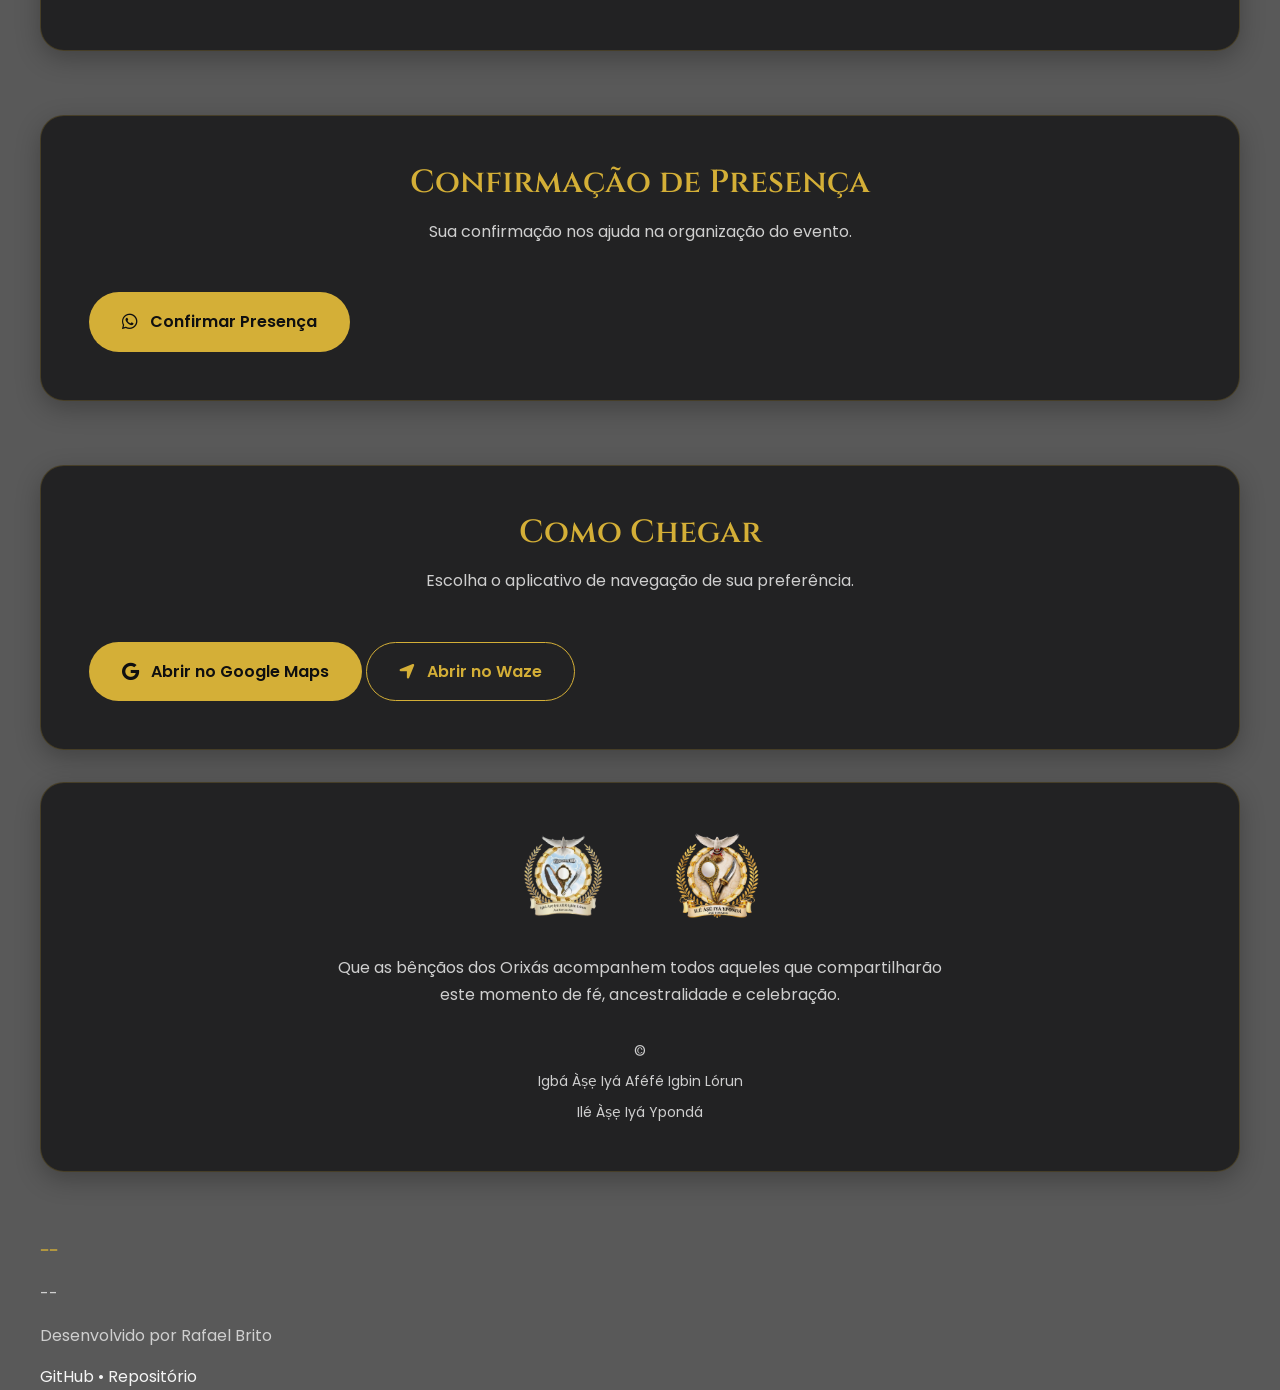
==== commit e2ffa21e: "insta" ====
--- a/index.html
+++ b/index.html
@@ -752,12 +752,12 @@
                         Desenvolvido por
 
                         <a
-                            id="systemDeveloper"
+                            id="systemInstagram"
                             href="#"
                             target="_blank"
                             rel="noopener noreferrer">
 
-                            --
+                            Rafael Brito
 
                         </a>
 
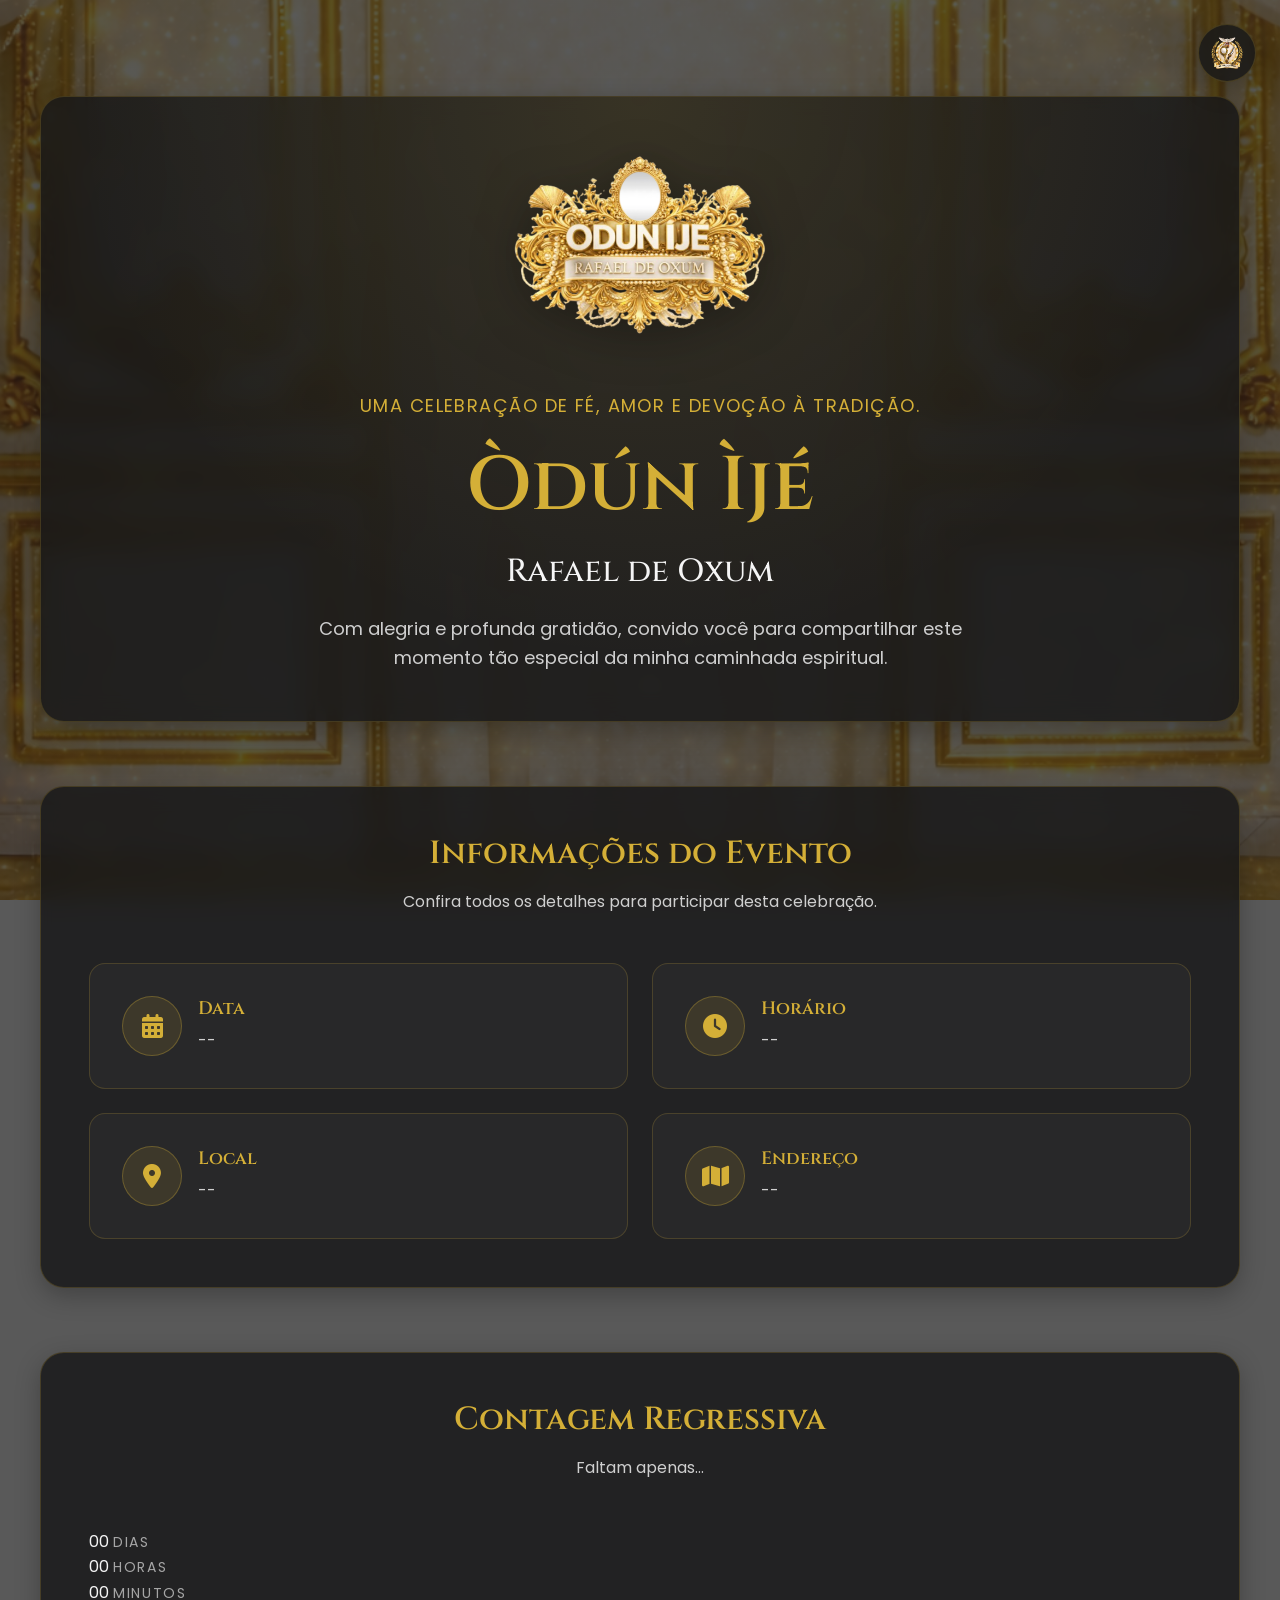
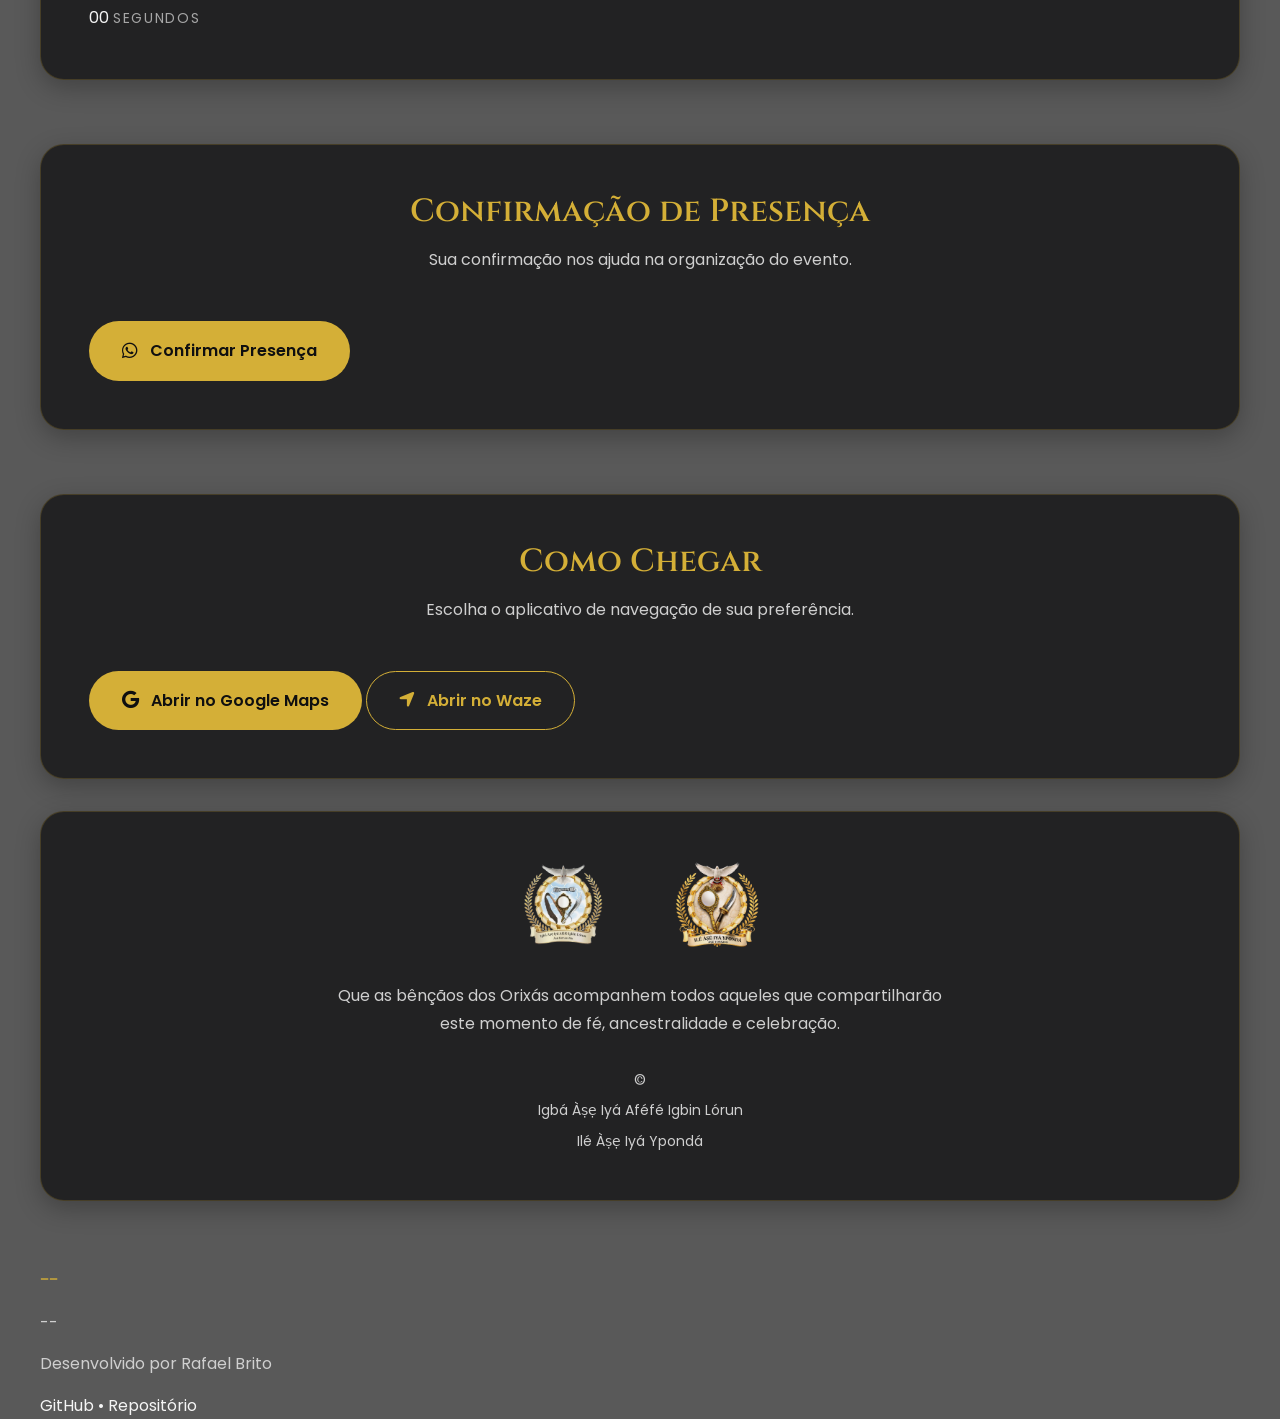
==== commit 10514740: "erros" ====
--- a/index.html
+++ b/index.html
@@ -546,7 +546,7 @@
                     <div class="rsvp-content">
 
                         <button
-                            id="confirmButton"
+                            id="btnRSVP"
                             class="btn btn-primary">
 
                             <i class="fa-brands fa-whatsapp"></i>
@@ -599,7 +599,7 @@
                     <div class="location-actions">
 
                         <button
-                            id="googleMapsButton"
+                            id="btnGoogleMaps"
                             class="btn btn-primary">
 
                             <i class="fa-brands fa-google"></i>
@@ -613,7 +613,7 @@
                         </button>
 
                         <button
-                            id="wazeButton"
+                            id="btnWaze"
                             class="btn btn-secondary">
 
                             <i class="fa-solid fa-location-arrow"></i>
@@ -757,7 +757,12 @@
                             target="_blank"
                             rel="noopener noreferrer">
 
-                            Rafael Brito
+                            <span
+                                id="systemDeveloper">
+                                
+                                Rafael Brito
+
+                            </span>
 
                         </a>
 
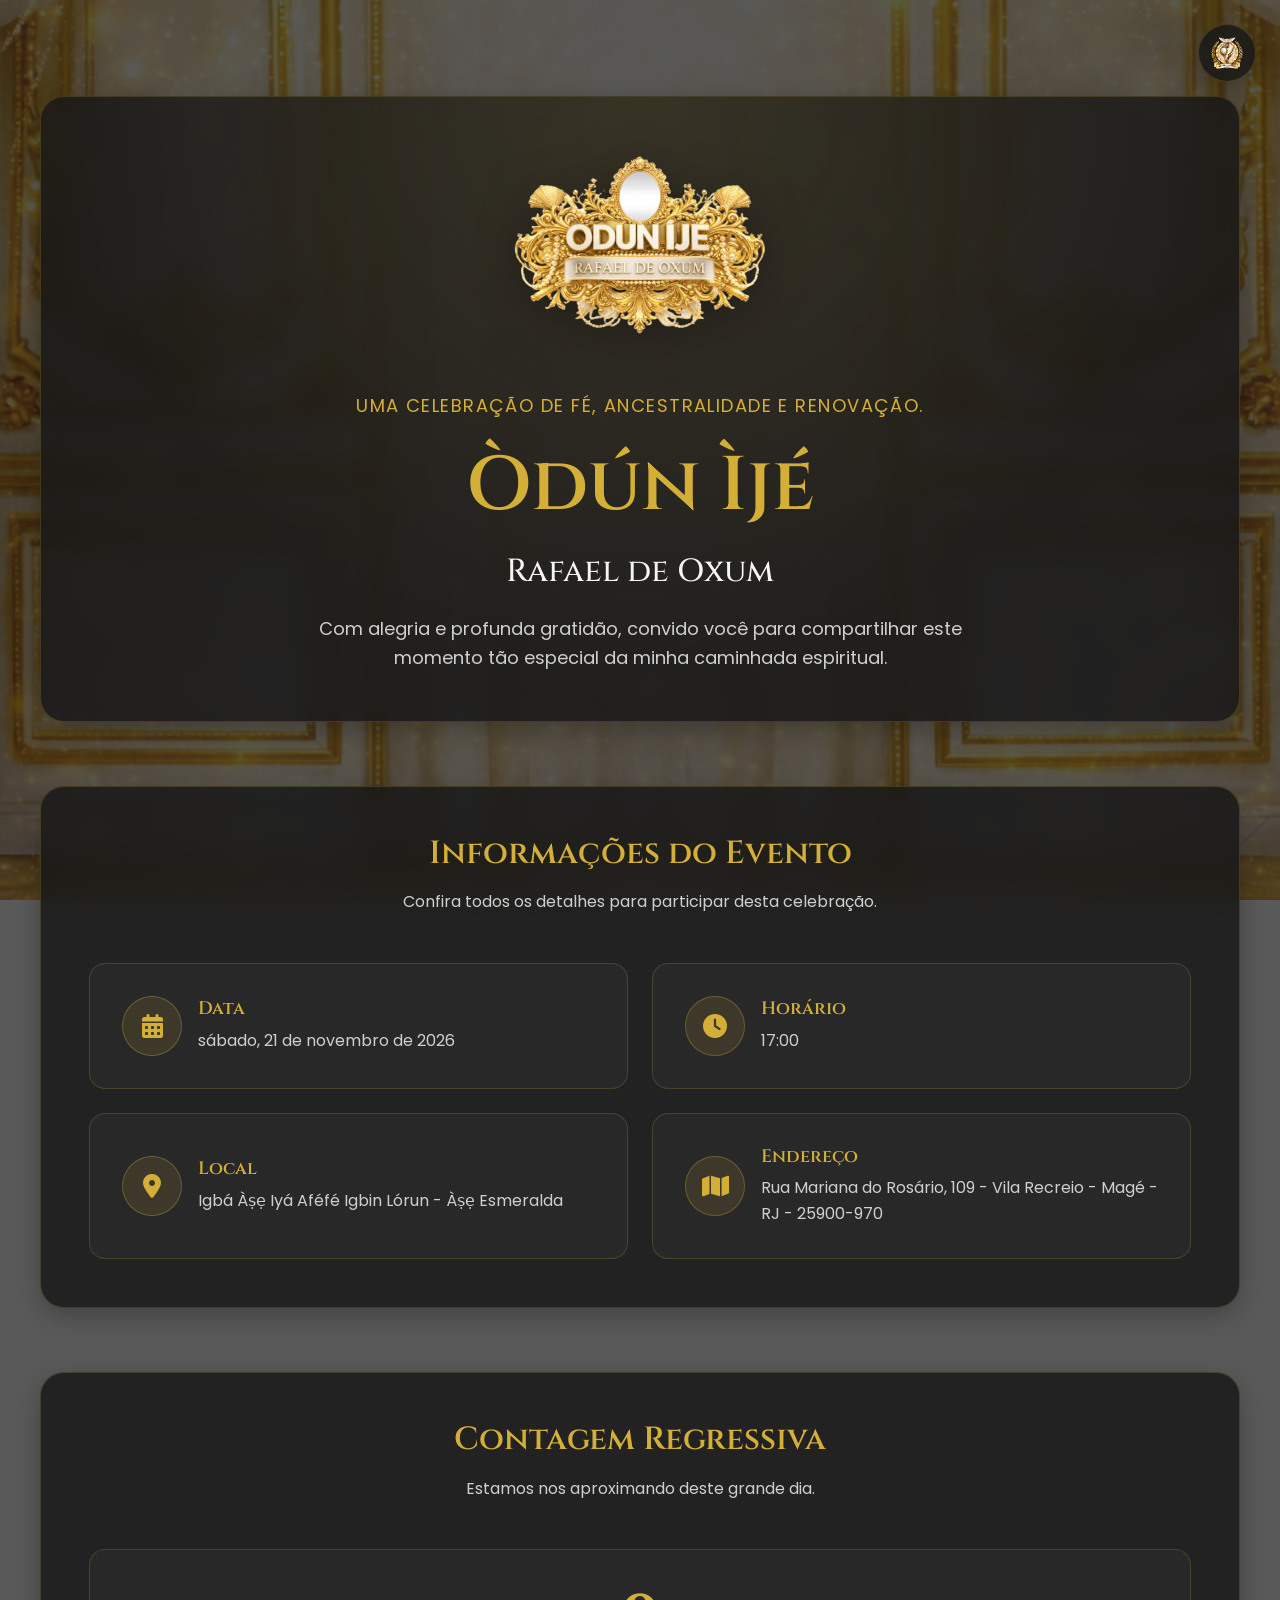
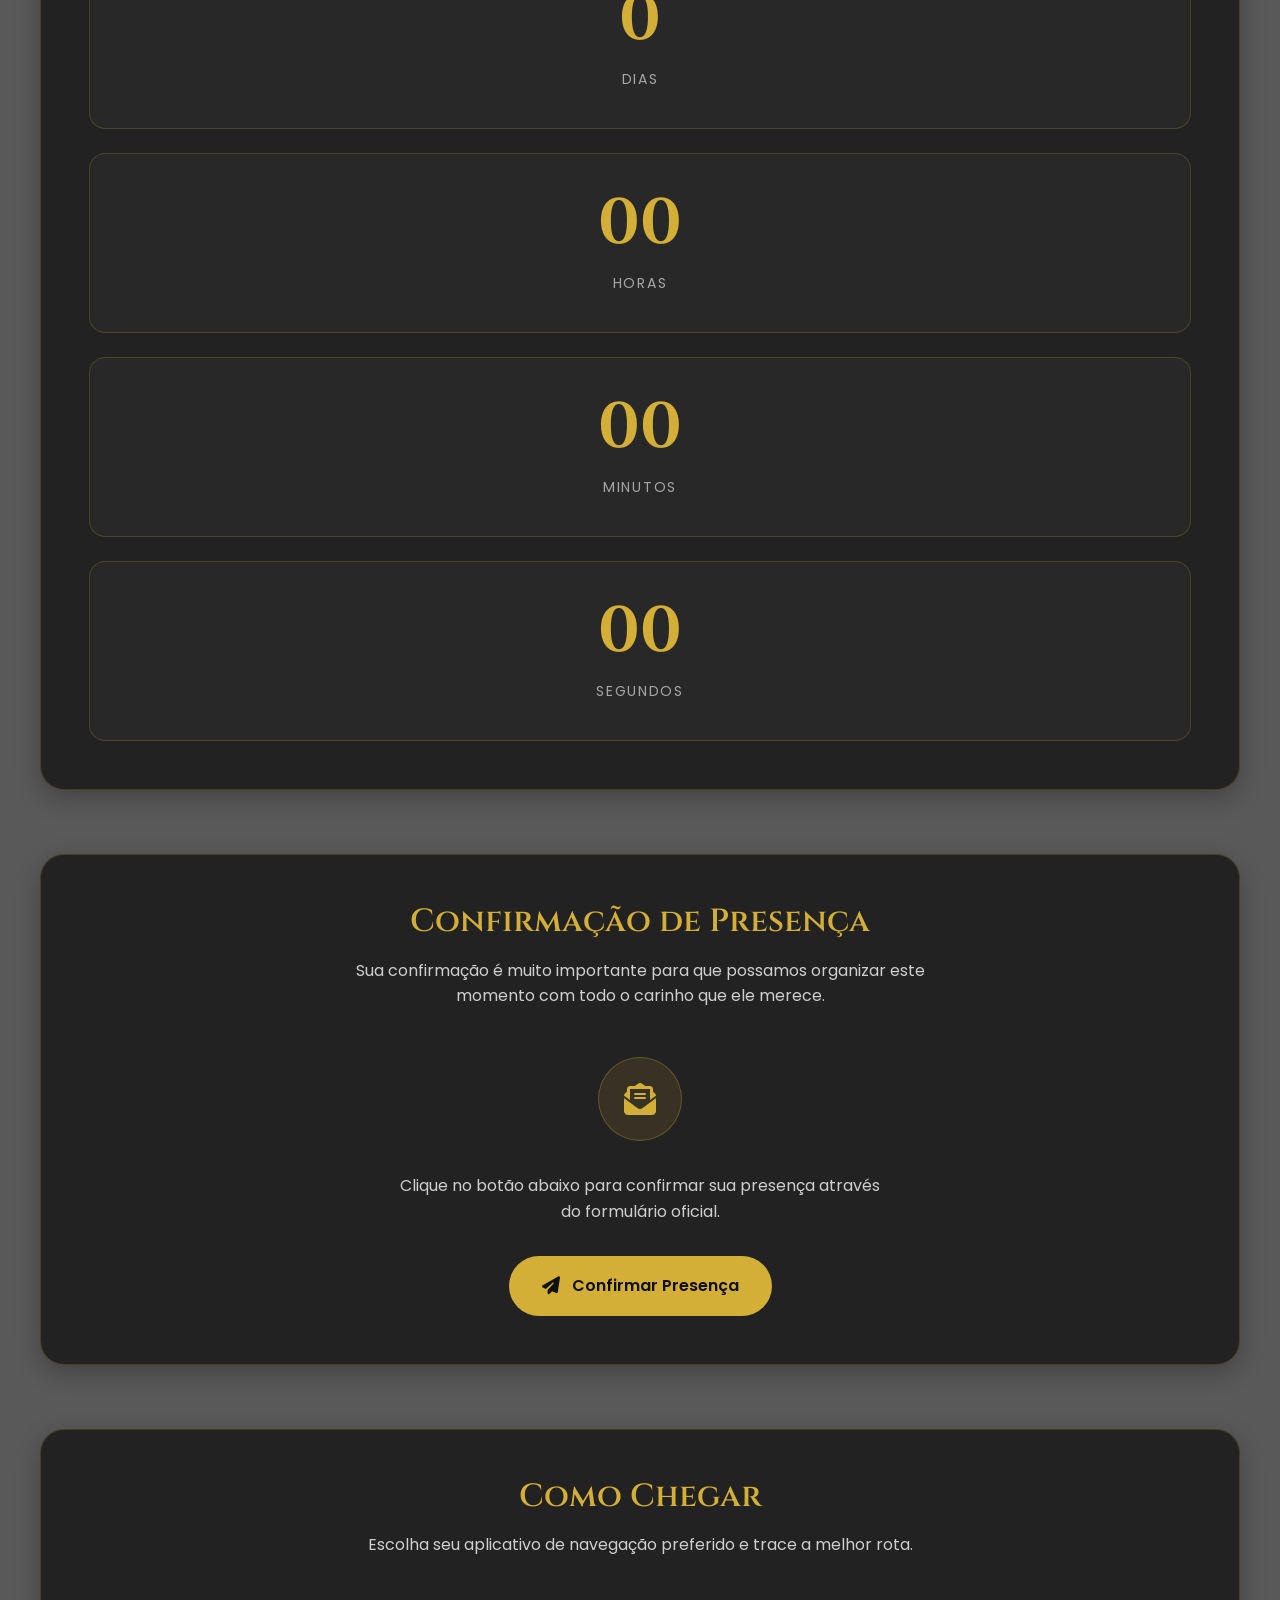
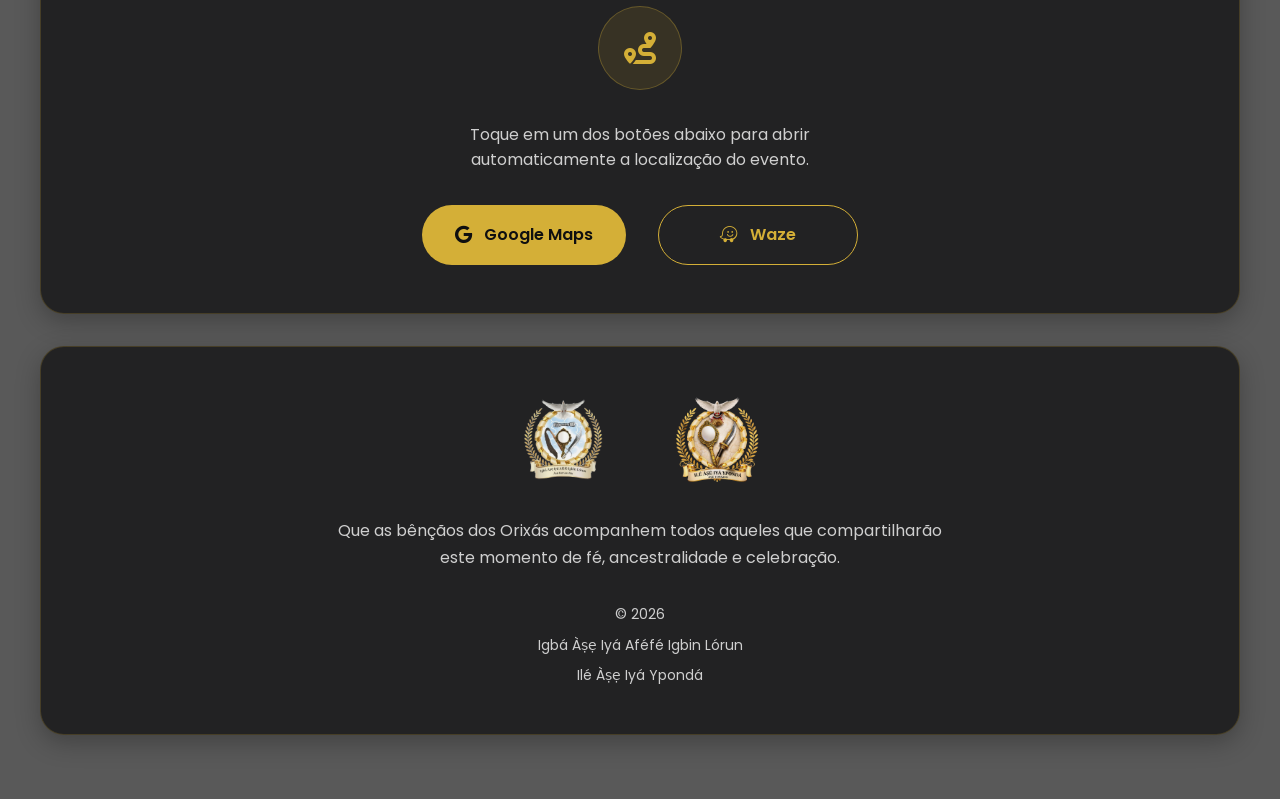
==== commit 24d36aa4: "erro" ====
--- a/index.html
+++ b/index.html
@@ -23,7 +23,7 @@
 
     <meta
         name="author"
-        content="Eventos de Axé">
+        content="Ilé Àṣẹ Iyá Ypondá">
 
     <!-- ==========================================================
          OPEN GRAPH
@@ -64,15 +64,13 @@
     =========================================================== -->
 
     <link
-        id="favicon"
         rel="icon"
-        type="image/x-icon"
-        href="img/favicon/logo-evento.ico">
+        type="image/png"
+        href="img/brasao2.png">
 
     <link
-        id="apple-touch-icon"
         rel="apple-touch-icon"
-        href="img/favicon/logo-evento.ico">
+        href="img/brasao2.png">
 
     <!-- ==========================================================
          GOOGLE FONTS
@@ -132,7 +130,7 @@
 
     <main class="page">
         <!-- ======================================================
-            HERO
+             HERO
         ======================================================= -->
         <section
             class="section hero"
@@ -145,17 +143,16 @@
                     <div class="hero-layout">
 
                         <!-- ==========================================
-                            LOGO
+                             LOGO
                         =========================================== -->
 
                         <img
-                            id="heroLogo"
                             class="hero-logo"
                             src="img/logo-evento.png"
-                            alt="Logo do Evento">
+                            alt="Logo do Òdún Ìjé">
 
                         <!-- ==========================================
-                            TEXTO
+                             TEXTO
                         =========================================== -->
 
                         <div class="hero-text">
@@ -167,37 +164,33 @@
 
                             </p>
 
-                            <h1
-                                id="heroTitle"
-                                class="hero-title">
-
-                                --
+                            <h1 class="hero-title">
+
+                                Òdún Ìjé
 
                             </h1>
 
-                            <h2
-                                id="heroName"
-                                class="hero-name">
-
-                                --
+                            <h2 class="hero-name">
+
+                                Rafael de Oxum
 
                             </h2>
 
-                            <p
-                                id="heroDescription"
-                                class="hero-description">
-
-                                --
+                            <p class="hero-description">
+
+                                Com alegria e profunda gratidão,
+                                convido você para compartilhar
+                                este momento tão especial
+                                da minha caminhada espiritual.
 
                             </p>
 
                         </div>
 
                         <!-- ==========================================
-                            AÇÕES
-                        =========================================== -->
-
-                        <!--
+                             AÇÕES
+                        ===============================================
+
                         <div class="hero-actions">
 
                             <a
@@ -229,7 +222,10 @@
                             </a>
 
                         </div>
-                        -->
+
+                        ===============================================
+                             FIM DAS AÇÕES
+                        ========================================== --->
 
                     </div>
 
@@ -240,7 +236,7 @@
         </section>
 
         <!-- ======================================================
-            INFORMAÇÕES DO EVENTO
+             INFORMAÇÕES DO EVENTO
         ======================================================= -->
         <section
             class="section event-info"
@@ -272,7 +268,7 @@
                         <div class="grid cols-2">
 
                             <!-- ======================================
-                                DATA
+                                 DATA
                             ======================================= -->
 
                             <article class="card info-card">
@@ -291,8 +287,7 @@
 
                                     </h3>
 
-                                    <p
-                                        id="eventDate">
+                                    <p id="eventDate">
 
                                         --
 
@@ -303,7 +298,7 @@
                             </article>
 
                             <!-- ======================================
-                                HORÁRIO
+                                 HORÁRIO
                             ======================================= -->
 
                             <article class="card info-card">
@@ -322,8 +317,7 @@
 
                                     </h3>
 
-                                    <p
-                                        id="eventTime">
+                                    <p id="eventTime">
 
                                         --
 
@@ -334,7 +328,7 @@
                             </article>
 
                             <!-- ======================================
-                                LOCAL
+                                 LOCAL
                             ======================================= -->
 
                             <article class="card info-card">
@@ -353,8 +347,7 @@
 
                                     </h3>
 
-                                    <p
-                                        id="eventLocation">
+                                    <p id="eventLocation">
 
                                         --
 
@@ -365,7 +358,7 @@
                             </article>
 
                             <!-- ======================================
-                                ENDEREÇO
+                                 ENDEREÇO
                             ======================================= -->
 
                             <article class="card info-card">
@@ -384,8 +377,7 @@
 
                                     </h3>
 
-                                    <p
-                                        id="eventAddress">
+                                    <p id="eventAddress">
 
                                         --
 
@@ -406,7 +398,7 @@
         </section>
 
         <!-- ======================================================
-            CONTAGEM REGRESSIVA
+             CONTAGEM REGRESSIVA
         ======================================================= -->
         <section
             class="section countdown"
@@ -426,86 +418,90 @@
 
                         <p class="section-subtitle">
 
-                            Faltam apenas...
+                            Estamos nos aproximando deste grande dia.
 
                         </p>
 
                     </header>
 
-                    <div class="countdown-grid">
-
-                        <div class="countdown-item">
-
-                            <span
-                                id="days"
-                                class="countdown-number">
-
-                                00
-
-                            </span>
-
-                            <span class="countdown-label">
-
-                                Dias
-
-                            </span>
+                    <div class="section-body">
+
+                        <div class="grid grid-4">
+
+                            <article class="card countdown-card">
+
+                                <span
+                                    id="days"
+                                    class="countdown-value">
+
+                                    000
+
+                                </span>
+
+                                <span class="countdown-label">
+
+                                    Dias
+
+                                </span>
+
+                            </article>
+
+                            <article class="card countdown-card">
+
+                                <span
+                                    id="hours"
+                                    class="countdown-value">
+
+                                    00
+
+                                </span>
+
+                                <span class="countdown-label">
+
+                                    Horas
+
+                                </span>
+
+                            </article>
+
+                            <article class="card countdown-card">
+
+                                <span
+                                    id="minutes"
+                                    class="countdown-value">
+
+                                    00
+
+                                </span>
+
+                                <span class="countdown-label">
+
+                                    Minutos
+
+                                </span>
+
+                            </article>
+
+                            <article class="card countdown-card">
+
+                                <span
+                                    id="seconds"
+                                    class="countdown-value">
+
+                                    00
+
+                                </span>
+
+                                <span class="countdown-label">
+
+                                    Segundos
+
+                                </span>
+
+                            </article>
 
                         </div>
 
-                        <div class="countdown-item">
-
-                            <span
-                                id="hours"
-                                class="countdown-number">
-
-                                00
-
-                            </span>
-
-                            <span class="countdown-label">
-
-                                Horas
-
-                            </span>
-
-                        </div>
-
-                        <div class="countdown-item">
-
-                            <span
-                                id="minutes"
-                                class="countdown-number">
-
-                                00
-
-                            </span>
-
-                            <span class="countdown-label">
-
-                                Minutos
-
-                            </span>
-
-                        </div>
-
-                        <div class="countdown-item">
-
-                            <span
-                                id="seconds"
-                                class="countdown-number">
-
-                                00
-
-                            </span>
-
-                            <span class="countdown-label">
-
-                                Segundos
-
-                            </span>
-
-                        </div>
-
                     </div>
 
                 </div>
@@ -515,7 +511,7 @@
         </section>
 
         <!-- ======================================================
-            RSVP
+             CONFIRMAÇÃO DE PRESENÇA
         ======================================================= -->
         <section
             class="section rsvp"
@@ -533,31 +529,53 @@
 
                         </h2>
 
-                        <p
-                            id="rsvpDescription"
-                            class="section-subtitle">
-
-                            Sua confirmação nos ajuda na organização do evento.
+                        <p class="section-subtitle">
+
+                            Sua confirmação é muito importante para que
+                            possamos organizar este momento com todo o
+                            carinho que ele merece.
 
                         </p>
 
                     </header>
 
-                    <div class="rsvp-content">
-
-                        <button
-                            id="btnRSVP"
-                            class="btn btn-primary">
-
-                            <i class="fa-brands fa-whatsapp"></i>
-
-                            <span>
-
-                                Confirmar Presença
-
-                            </span>
-
-                        </button>
+                    <div class="section-body">
+
+                        <div class="rsvp-layout">
+
+                            <div class="icon-circle icon-circle-lg">
+
+                                <i class="fa-solid fa-envelope-open-text"></i>
+
+                            </div>
+
+                            <p>
+
+                                Clique no botão abaixo para confirmar sua
+                                presença através do formulário oficial.
+
+                            </p>
+
+                            <div class="rsvp-actions">
+
+                                <button
+                                    id="btnRSVP"
+                                    class="btn btn-primary"
+                                    type="button">
+
+                                    <i class="fa-solid fa-paper-plane"></i>
+
+                                    <span>
+
+                                        Confirmar Presença
+
+                                    </span>
+
+                                </button>
+
+                            </div>
+
+                        </div>
 
                     </div>
 
@@ -568,11 +586,11 @@
         </section>
 
         <!-- ======================================================
-            COMO CHEGAR
+             COMO CHEGAR
         ======================================================= -->
         <section
-            class="section location"
-            id="location">
+            class="section directions"
+            id="directions">
 
             <div class="container">
 
@@ -586,45 +604,67 @@
 
                         </h2>
 
-                        <p
-                            id="locationDescription"
-                            class="section-subtitle">
-
-                            Escolha o aplicativo de navegação de sua preferência.
+                        <p class="section-subtitle">
+
+                            Escolha seu aplicativo de navegação
+                            preferido e trace a melhor rota.
 
                         </p>
 
                     </header>
 
-                    <div class="location-actions">
-
-                        <button
-                            id="btnGoogleMaps"
-                            class="btn btn-primary">
-
-                            <i class="fa-brands fa-google"></i>
-
-                            <span>
-
-                                Abrir no Google Maps
-
-                            </span>
-
-                        </button>
-
-                        <button
-                            id="btnWaze"
-                            class="btn btn-secondary">
-
-                            <i class="fa-solid fa-location-arrow"></i>
-
-                            <span>
-
-                                Abrir no Waze
-
-                            </span>
-
-                        </button>
+                    <div class="section-body">
+
+                        <div class="directions-layout">
+
+                            <div class="icon-circle icon-circle-lg">
+
+                                <i class="fa-solid fa-route"></i>
+
+                            </div>
+
+                            <p>
+
+                                Toque em um dos botões abaixo para abrir
+                                automaticamente a localização do evento.
+
+                            </p>
+
+                            <div class="directions-actions">
+
+                                <button
+                                    id="btnGoogleMaps"
+                                    class="btn btn-primary"
+                                    type="button">
+
+                                    <i class="fa-brands fa-google"></i>
+
+                                    <span>
+
+                                        Google Maps
+
+                                    </span>
+
+                                </button>
+
+                                <button
+                                    id="btnWaze"
+                                    class="btn btn-secondary"
+                                    type="button">
+
+                                    <i class="fa-brands fa-waze"></i>
+
+                                    <span>
+
+                                        Waze
+
+                                    </span>
+
+                                </button>
+
+                            </div>
+
+                        </div>
 
                     </div>
 
@@ -635,7 +675,7 @@
         </section>
 
         <!-- ======================================================
-             RODAPÉ
+             RODAPÉ + TOAST
         ======================================================= -->
         <footer class="footer">
 
@@ -655,7 +695,6 @@
                                 rel="noopener noreferrer">
 
                                 <img
-                                    id="footerLogoAseEsmeralda"
                                     class="footer-logo"
                                     src="img/brasao1.png"
                                     alt="Brasão do Igbá Àṣẹ Iyá Aféfé Igbin Lórun">
@@ -670,7 +709,6 @@
                                 rel="noopener noreferrer">
 
                                 <img
-                                    id="footerLogoAseTopazio"
                                     class="footer-logo"
                                     src="img/brasao2.png"
                                     alt="Brasão do Ilé Àṣẹ Iyá Ypondá">
@@ -709,115 +747,12 @@
 
         </footer>
 
-        <!-- ==================================================
-        FOOTER INSTITUCIONAL
-        ================================================== -->
-
-        <footer class="system-footer">
-
-            <div class="container">
-
-                <div class="system-footer-content stack">
-
-                    <!-- ==================================================
-                        IDENTIDADE
-                    ================================================== -->
-
-                    <div class="system-footer-brand stack">
-
-                        <h2
-                            id="systemName"
-                            class="system-footer-title">
-
-                            --
-
-                        </h2>
-
-                        <p
-                            id="systemDescription"
-                            class="system-footer-description">
-
-                            --
-
-                        </p>
-
-                    </div>
-
-                    <!-- ==================================================
-                        DESENVOLVEDOR
-                    ================================================== -->
-
-                    <p class="system-footer-developer">
-
-                        Desenvolvido por
-
-                        <a
-                            id="systemInstagram"
-                            href="#"
-                            target="_blank"
-                            rel="noopener noreferrer">
-
-                            <span
-                                id="systemDeveloper">
-                                
-                                Rafael Brito
-
-                            </span>
-
-                        </a>
-
-                    </p>
-
-                    <!-- ==================================================
-                        LINKS
-                    ================================================== -->
-
-                    <nav
-                        class="system-footer-links"
-                        aria-label="Links do projeto">
-
-                        <a
-                            id="systemGithub"
-                            href="#"
-                            target="_blank"
-                            rel="noopener noreferrer">
-
-                            GitHub
-
-                        </a>
-
-                        <span
-                            class="system-footer-separator"
-                            aria-hidden="true">
-
-                            •
-
-                        </span>
-
-                        <a
-                            id="systemRepository"
-                            href="#"
-                            target="_blank"
-                            rel="noopener noreferrer">
-
-                            Repositório
-
-                        </a>
-
-                    </nav>
-
-                </div>
-
-            </div>
-
-        </footer>
-
-
     </main>
 
     <!-- ==========================================================
-        TOAST
-    ========================================================== -->
+         TOAST
+    =========================================================== -->
+
     <div
         id="toast"
         class="toast"
@@ -827,8 +762,7 @@
 
         <div class="toast-header">
 
-            <strong
-                id="toastTitle">
+            <strong id="toastTitle">
 
                 Aviso
 
@@ -850,8 +784,6 @@
             id="toastMessage"
             class="toast-body">
 
-            --
-
         </div>
 
     </div>
@@ -860,10 +792,6 @@
          JAVASCRIPT
     =========================================================== -->
 
-    <!-- Dados do Evento -->
-    <script src="js/dados-evento.js"></script>
-
-    <!-- Aplicação -->
     <script src="js/script.js"></script>
 
 </body>
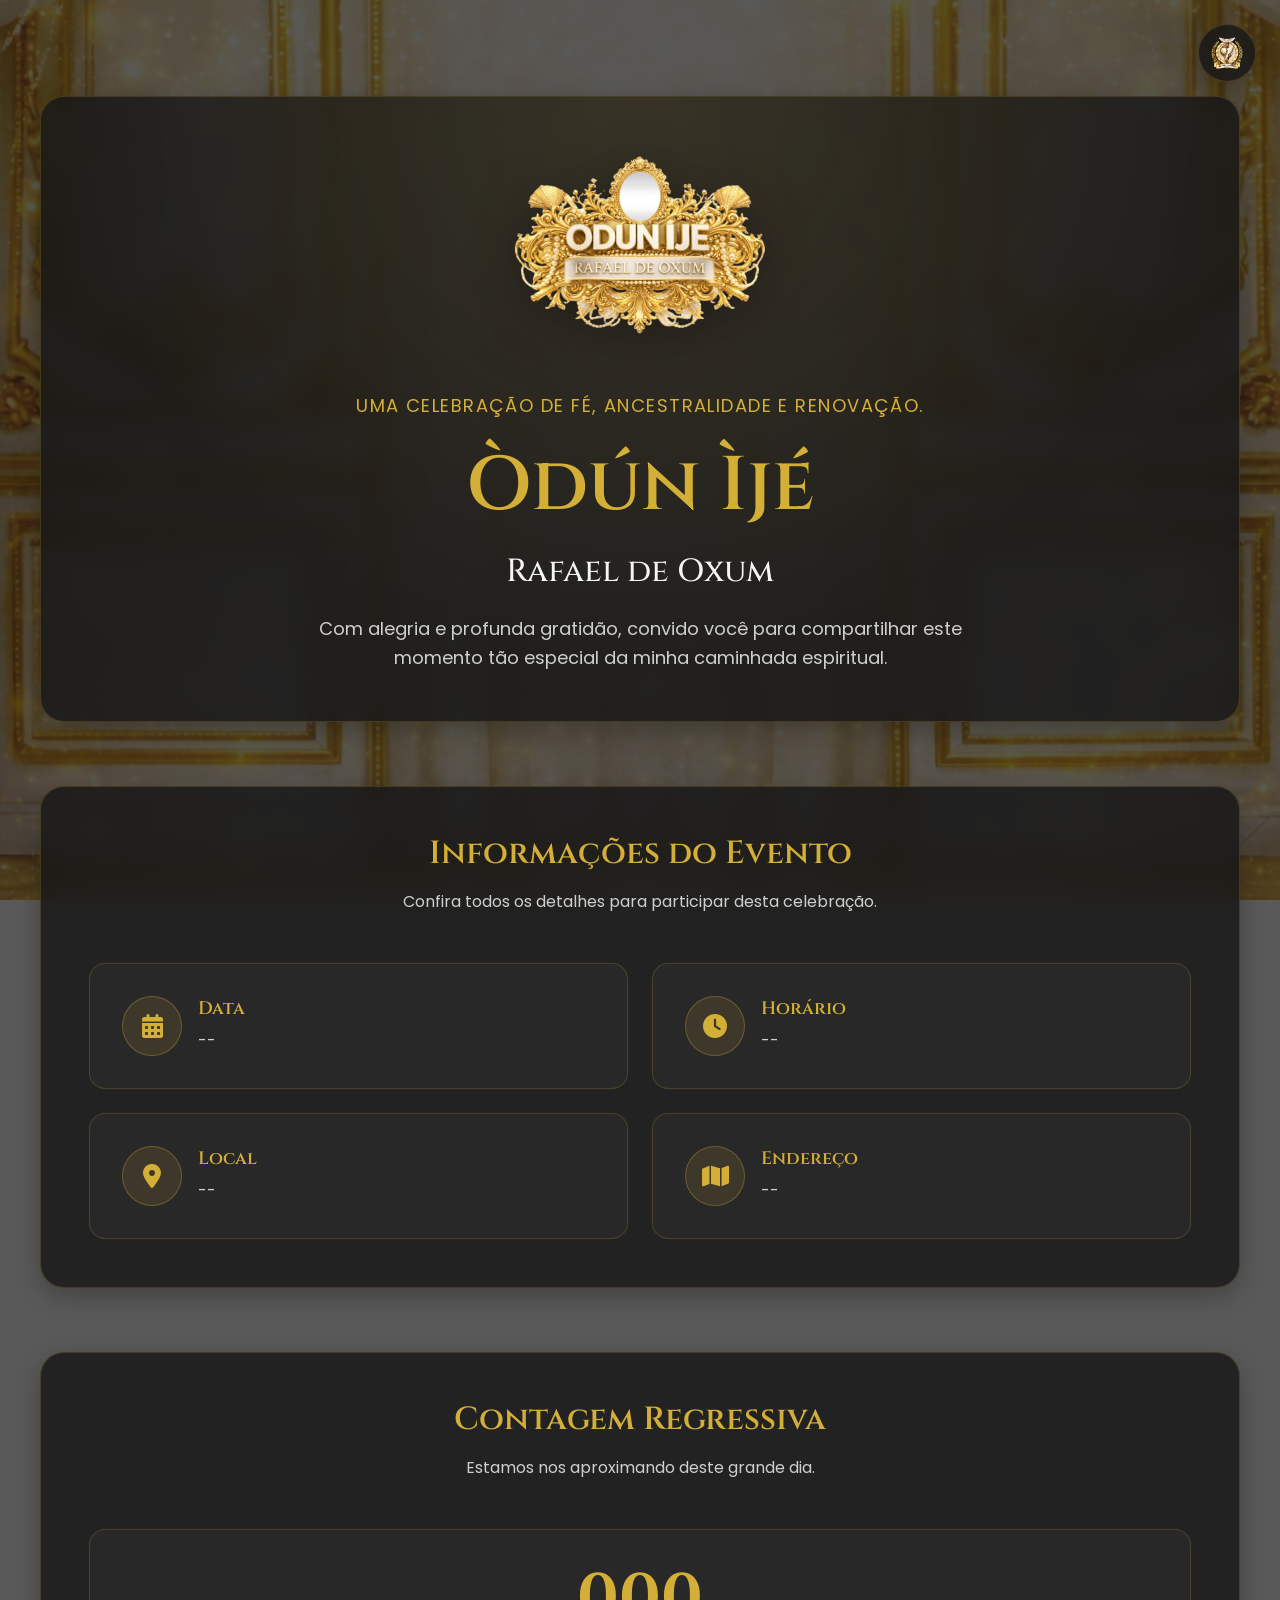
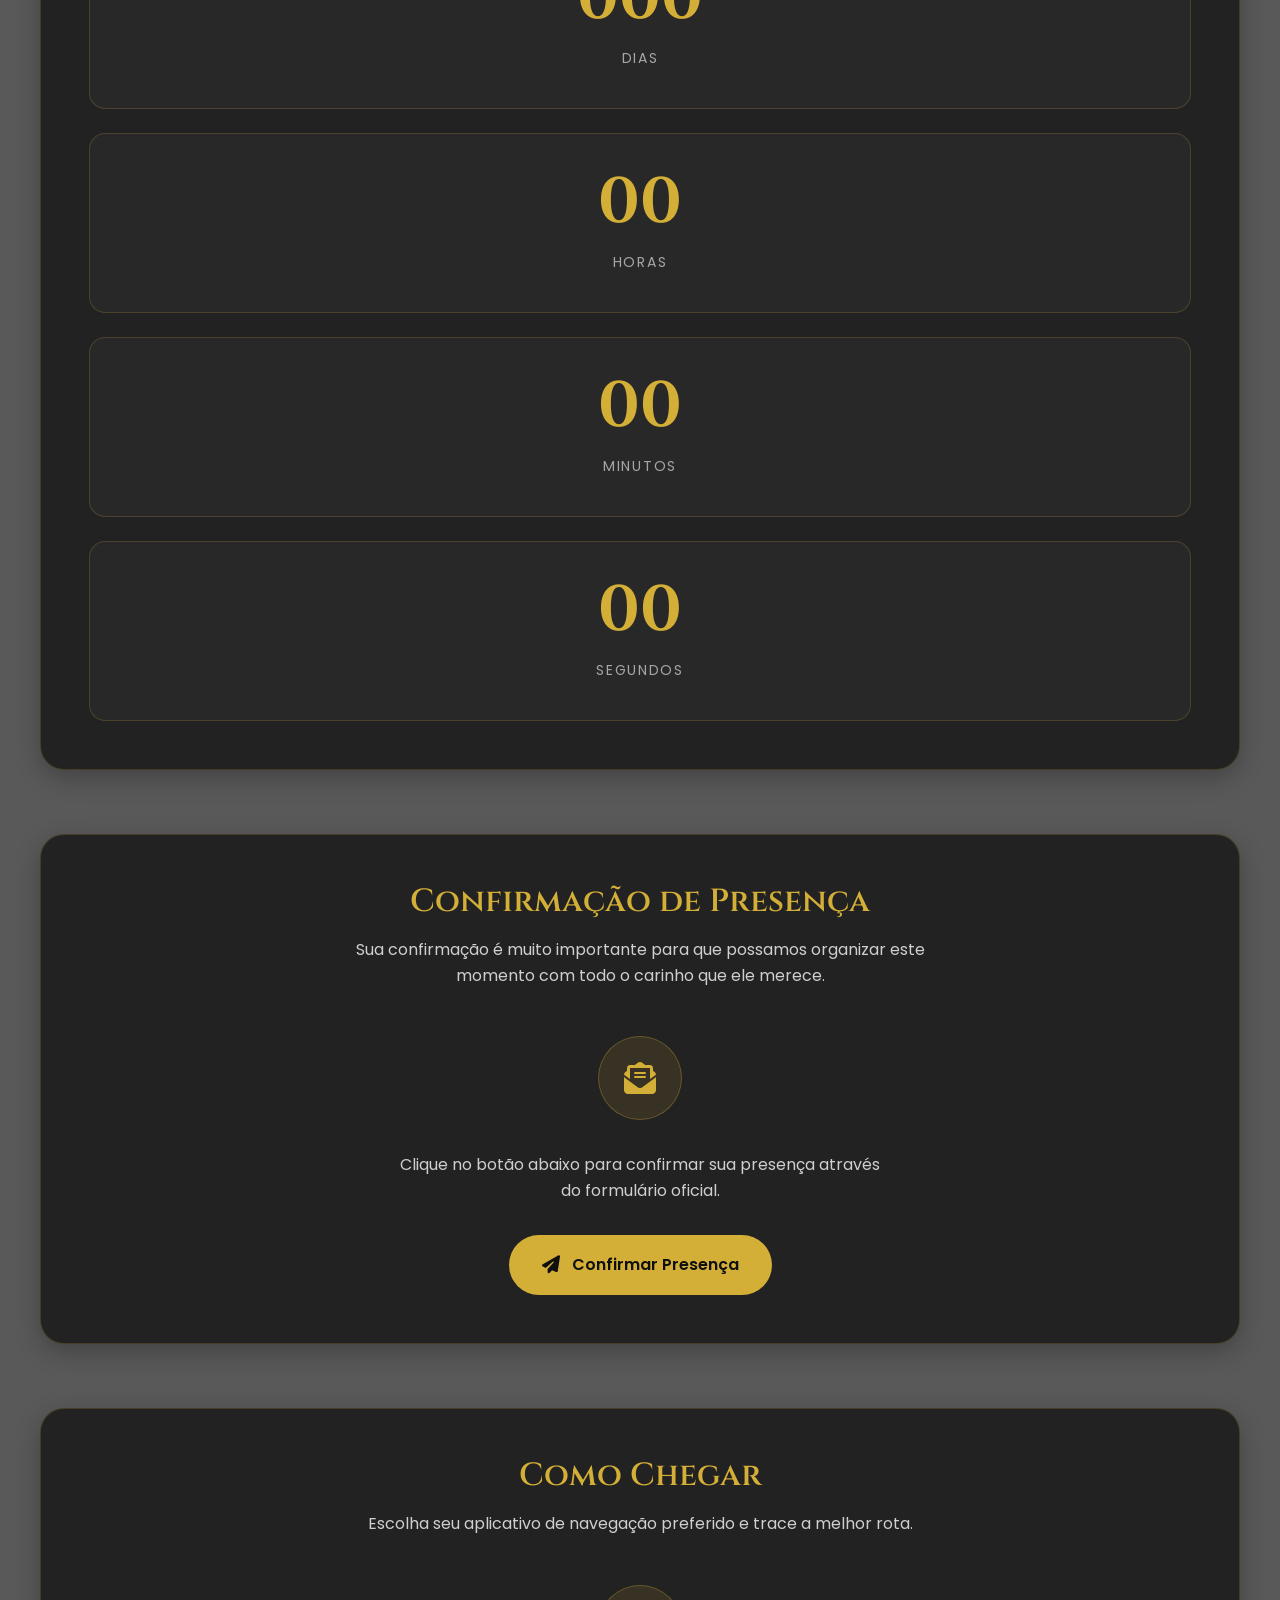
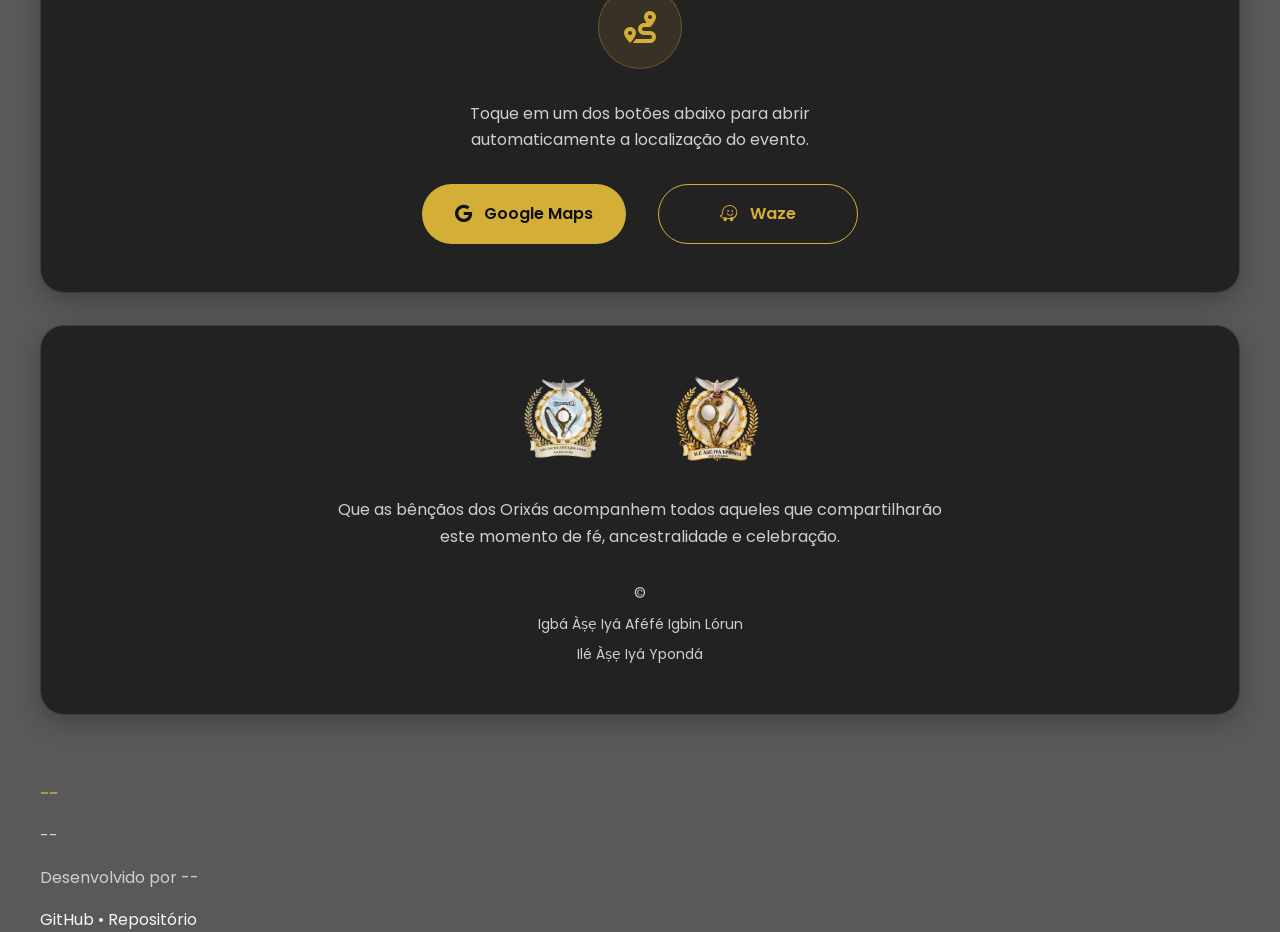
==== commit 2378b09a: "nem sei mais" ====
--- a/index.html
+++ b/index.html
@@ -23,7 +23,7 @@
 
     <meta
         name="author"
-        content="Ilé Àṣẹ Iyá Ypondá">
+        content="Eventos de Axé">
 
     <!-- ==========================================================
          OPEN GRAPH
@@ -747,6 +747,104 @@
 
         </footer>
 
+        <!-- ==================================================
+        FOOTER INSTITUCIONAL
+        ================================================== -->
+
+        <footer class="system-footer">
+
+            <div class="container">
+
+                <div class="system-footer-content stack">
+
+                    <!-- ==================================================
+                        IDENTIDADE
+                    ================================================== -->
+
+                    <div class="system-footer-brand stack">
+
+                        <h2
+                            id="systemName"
+                            class="system-footer-title">
+
+                            --
+
+                        </h2>
+
+                        <p
+                            id="systemDescription"
+                            class="system-footer-description">
+
+                            --
+
+                        </p>
+
+                    </div>
+
+                    <!-- ==================================================
+                        DESENVOLVEDOR
+                    ================================================== -->
+
+                    <p class="system-footer-developer">
+
+                        Desenvolvido por
+
+                        <a
+                            id="systemDeveloper"
+                            href="#"
+                            target="_blank"
+                            rel="noopener noreferrer">
+
+                            --
+
+                        </a>
+
+                    </p>
+
+                    <!-- ==================================================
+                        LINKS
+                    ================================================== -->
+
+                    <nav
+                        class="system-footer-links"
+                        aria-label="Links do projeto">
+
+                        <a
+                            id="systemGithub"
+                            href="#"
+                            target="_blank"
+                            rel="noopener noreferrer">
+
+                            GitHub
+
+                        </a>
+
+                        <span
+                            class="system-footer-separator"
+                            aria-hidden="true">
+
+                            •
+
+                        </span>
+
+                        <a
+                            id="systemRepository"
+                            href="#"
+                            target="_blank"
+                            rel="noopener noreferrer">
+
+                            Repositório
+
+                        </a>
+
+                    </nav>
+
+                </div>
+
+            </div>
+
+        </footer>
+
     </main>
 
     <!-- ==========================================================
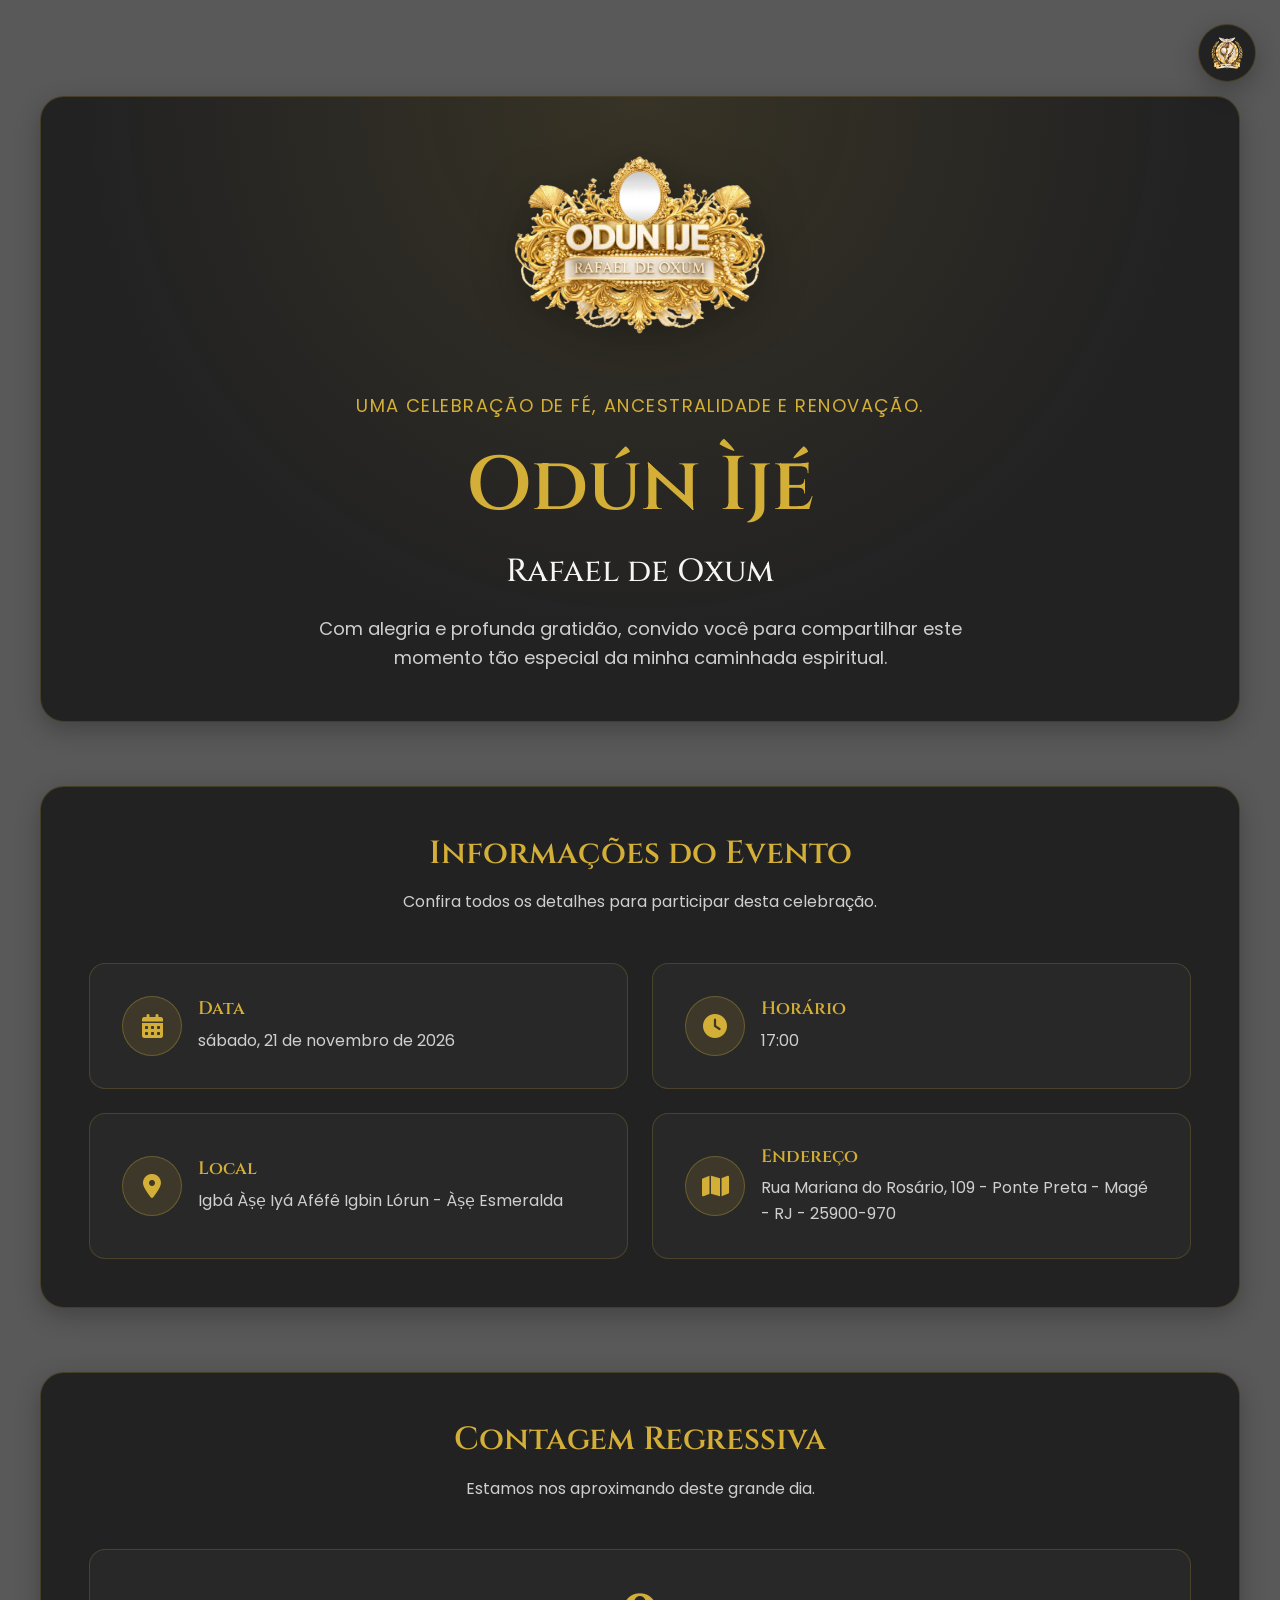
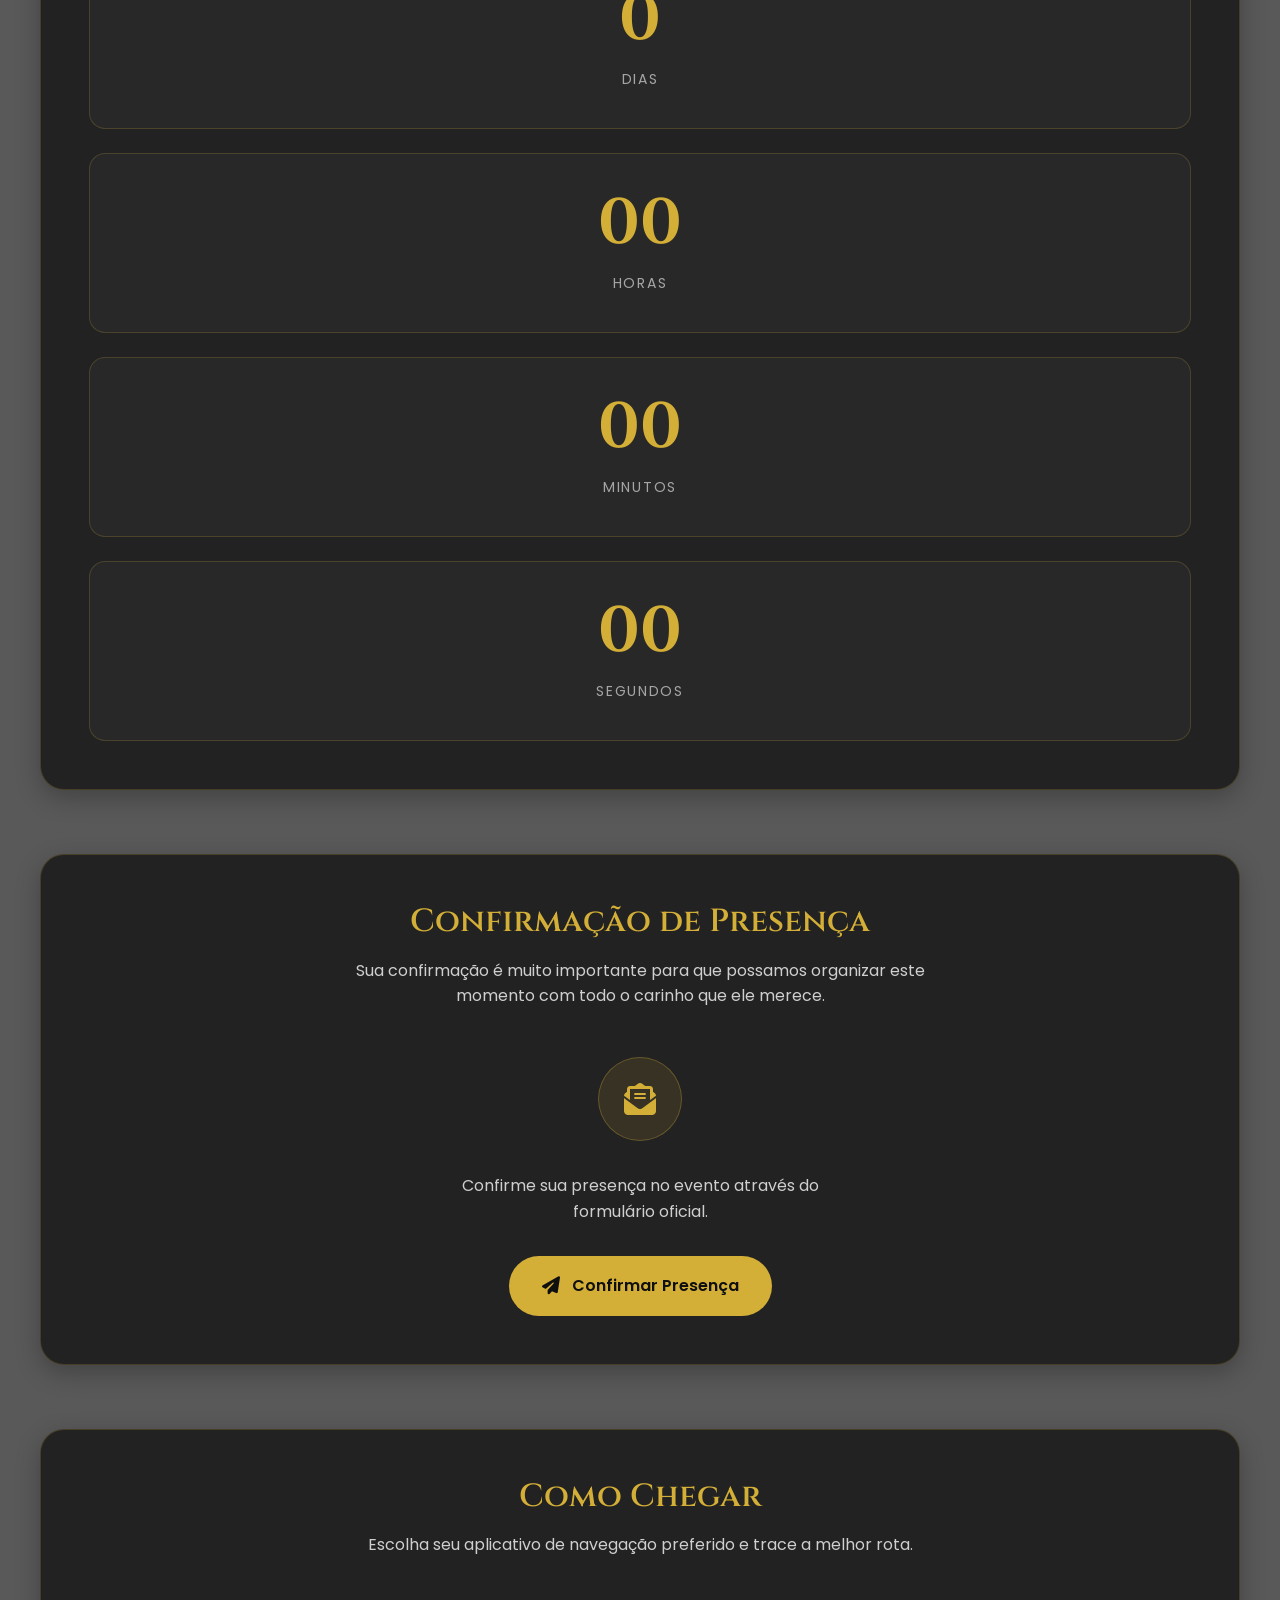
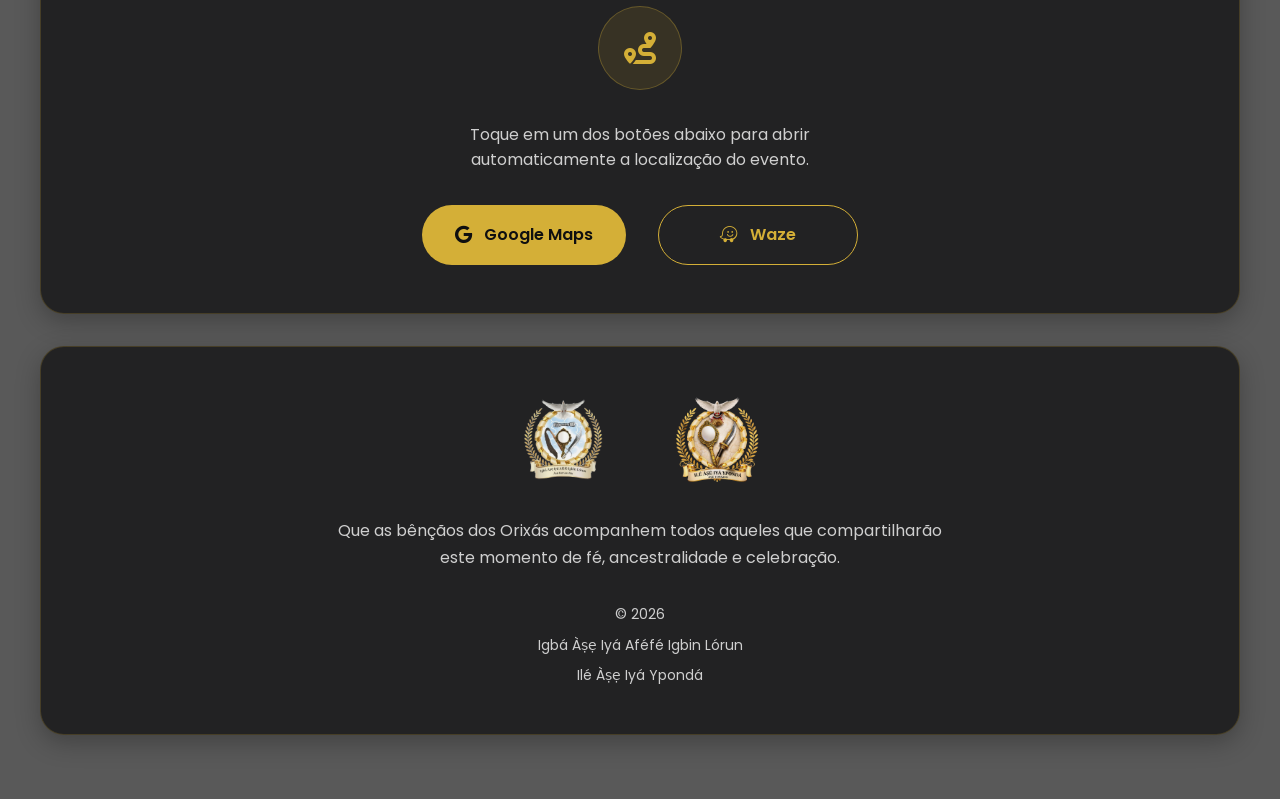
==== commit 39c02068: "acertos" ====
--- a/index.html
+++ b/index.html
@@ -23,7 +23,7 @@
 
     <meta
         name="author"
-        content="Eventos de Axé">
+        content="Ilé Àṣẹ Iyá Ypondá">
 
     <!-- ==========================================================
          OPEN GRAPH
@@ -119,6 +119,7 @@
         aria-label="Acessar Dashboard">
 
         <img
+            id="dashboardLogo"
             src="img/brasao2.png"
             alt="Dashboard">
 
@@ -147,6 +148,7 @@
                         =========================================== -->
 
                         <img
+                            id="heroLogo"
                             class="hero-logo"
                             src="img/logo-evento.png"
                             alt="Logo do Òdún Ìjé">
@@ -157,26 +159,26 @@
 
                         <div class="hero-text">
 
-                            <p class="hero-subtitle">
+                            <p id="heroSubtitle" class="hero-subtitle">
 
                                 Uma celebração de fé,
                                 ancestralidade e renovação.
 
                             </p>
 
-                            <h1 class="hero-title">
+                            <h1 id="heroTitle" class="hero-title">
 
                                 Òdún Ìjé
 
                             </h1>
 
-                            <h2 class="hero-name">
+                            <h2 id="heroCelebrant" class="hero-name">
 
                                 Rafael de Oxum
 
                             </h2>
 
-                            <p class="hero-description">
+                            <p id="heroMessage" class="hero-description">
 
                                 Com alegria e profunda gratidão,
                                 convido você para compartilhar
@@ -549,7 +551,7 @@
 
                             </div>
 
-                            <p>
+                            <p id="rsvpMessage">
 
                                 Clique no botão abaixo para confirmar sua
                                 presença através do formulário oficial.
@@ -604,7 +606,7 @@
 
                         </h2>
 
-                        <p class="section-subtitle">
+                        <p id="directionsDescription" class="section-subtitle">
 
                             Escolha seu aplicativo de navegação
                             preferido e trace a melhor rota.
@@ -623,7 +625,7 @@
 
                             </div>
 
-                            <p>
+                            <p id="directionsMessage">
 
                                 Toque em um dos botões abaixo para abrir
                                 automaticamente a localização do evento.
@@ -695,6 +697,7 @@
                                 rel="noopener noreferrer">
 
                                 <img
+                                    id="aseEsmeraldaLogo"
                                     class="footer-logo"
                                     src="img/brasao1.png"
                                     alt="Brasão do Igbá Àṣẹ Iyá Aféfé Igbin Lórun">
@@ -709,6 +712,7 @@
                                 rel="noopener noreferrer">
 
                                 <img
+                                    id="aseTopazioLogo"
                                     class="footer-logo"
                                     src="img/brasao2.png"
                                     alt="Brasão do Ilé Àṣẹ Iyá Ypondá">
@@ -740,104 +744,6 @@
                         </div>
 
                     </div>
-
-                </div>
-
-            </div>
-
-        </footer>
-
-        <!-- ==================================================
-        FOOTER INSTITUCIONAL
-        ================================================== -->
-
-        <footer class="system-footer">
-
-            <div class="container">
-
-                <div class="system-footer-content stack">
-
-                    <!-- ==================================================
-                        IDENTIDADE
-                    ================================================== -->
-
-                    <div class="system-footer-brand stack">
-
-                        <h2
-                            id="systemName"
-                            class="system-footer-title">
-
-                            --
-
-                        </h2>
-
-                        <p
-                            id="systemDescription"
-                            class="system-footer-description">
-
-                            --
-
-                        </p>
-
-                    </div>
-
-                    <!-- ==================================================
-                        DESENVOLVEDOR
-                    ================================================== -->
-
-                    <p class="system-footer-developer">
-
-                        Desenvolvido por
-
-                        <a
-                            id="systemDeveloper"
-                            href="#"
-                            target="_blank"
-                            rel="noopener noreferrer">
-
-                            --
-
-                        </a>
-
-                    </p>
-
-                    <!-- ==================================================
-                        LINKS
-                    ================================================== -->
-
-                    <nav
-                        class="system-footer-links"
-                        aria-label="Links do projeto">
-
-                        <a
-                            id="systemGithub"
-                            href="#"
-                            target="_blank"
-                            rel="noopener noreferrer">
-
-                            GitHub
-
-                        </a>
-
-                        <span
-                            class="system-footer-separator"
-                            aria-hidden="true">
-
-                            •
-
-                        </span>
-
-                        <a
-                            id="systemRepository"
-                            href="#"
-                            target="_blank"
-                            rel="noopener noreferrer">
-
-                            Repositório
-
-                        </a>
-
-                    </nav>
 
                 </div>
 
@@ -890,6 +796,7 @@
          JAVASCRIPT
     =========================================================== -->
 
+    <script src="js/dados-evento.js"></script>
     <script src="js/script.js"></script>
 
 </body>
--- a/css/style.css
+++ b/css/style.css
@@ -125,7 +125,7 @@
             var(--color-overlay),
             var(--color-overlay)
         ),
-        url("../img/fundo.png") center / cover fixed;
+        var(--event-background, url("../img/fundo.png")) center / cover fixed;
     color: var(--color-text);
     font-family: var(--font-body);
     font-size: var(--text-md);
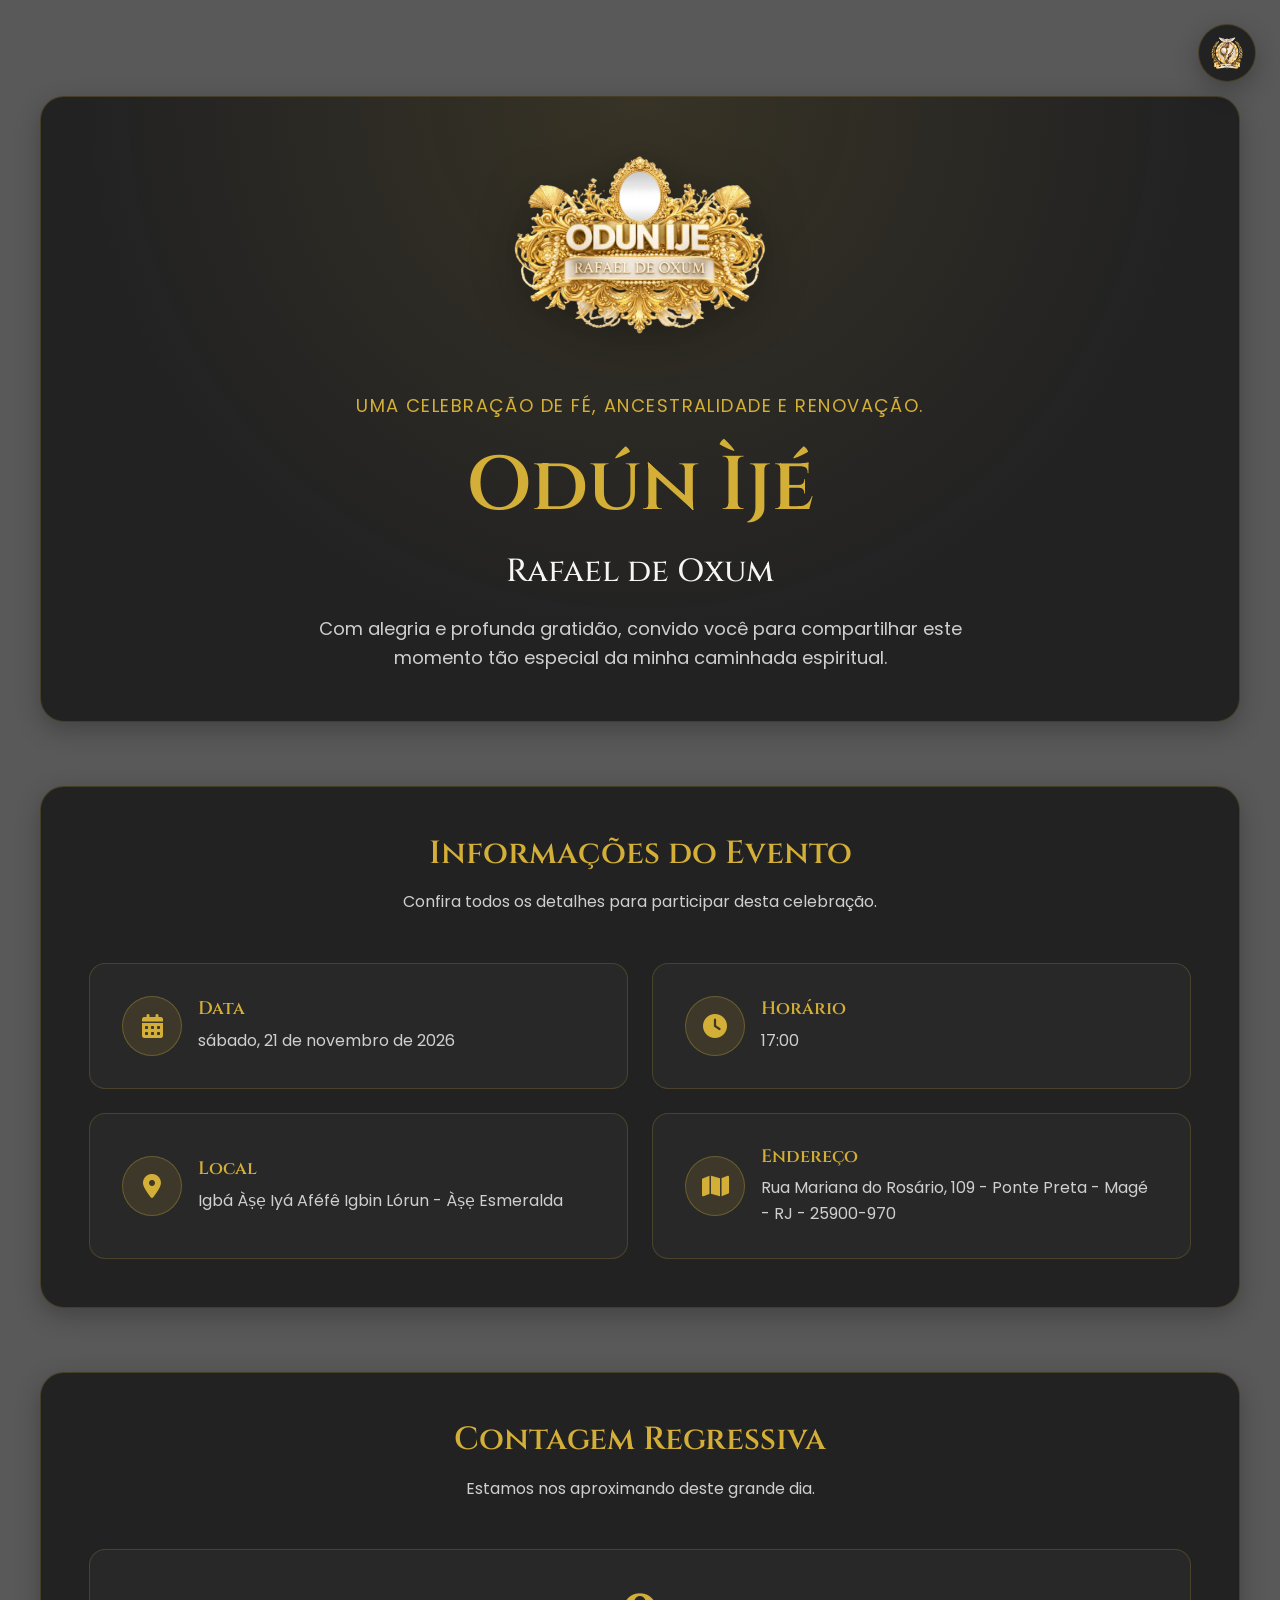
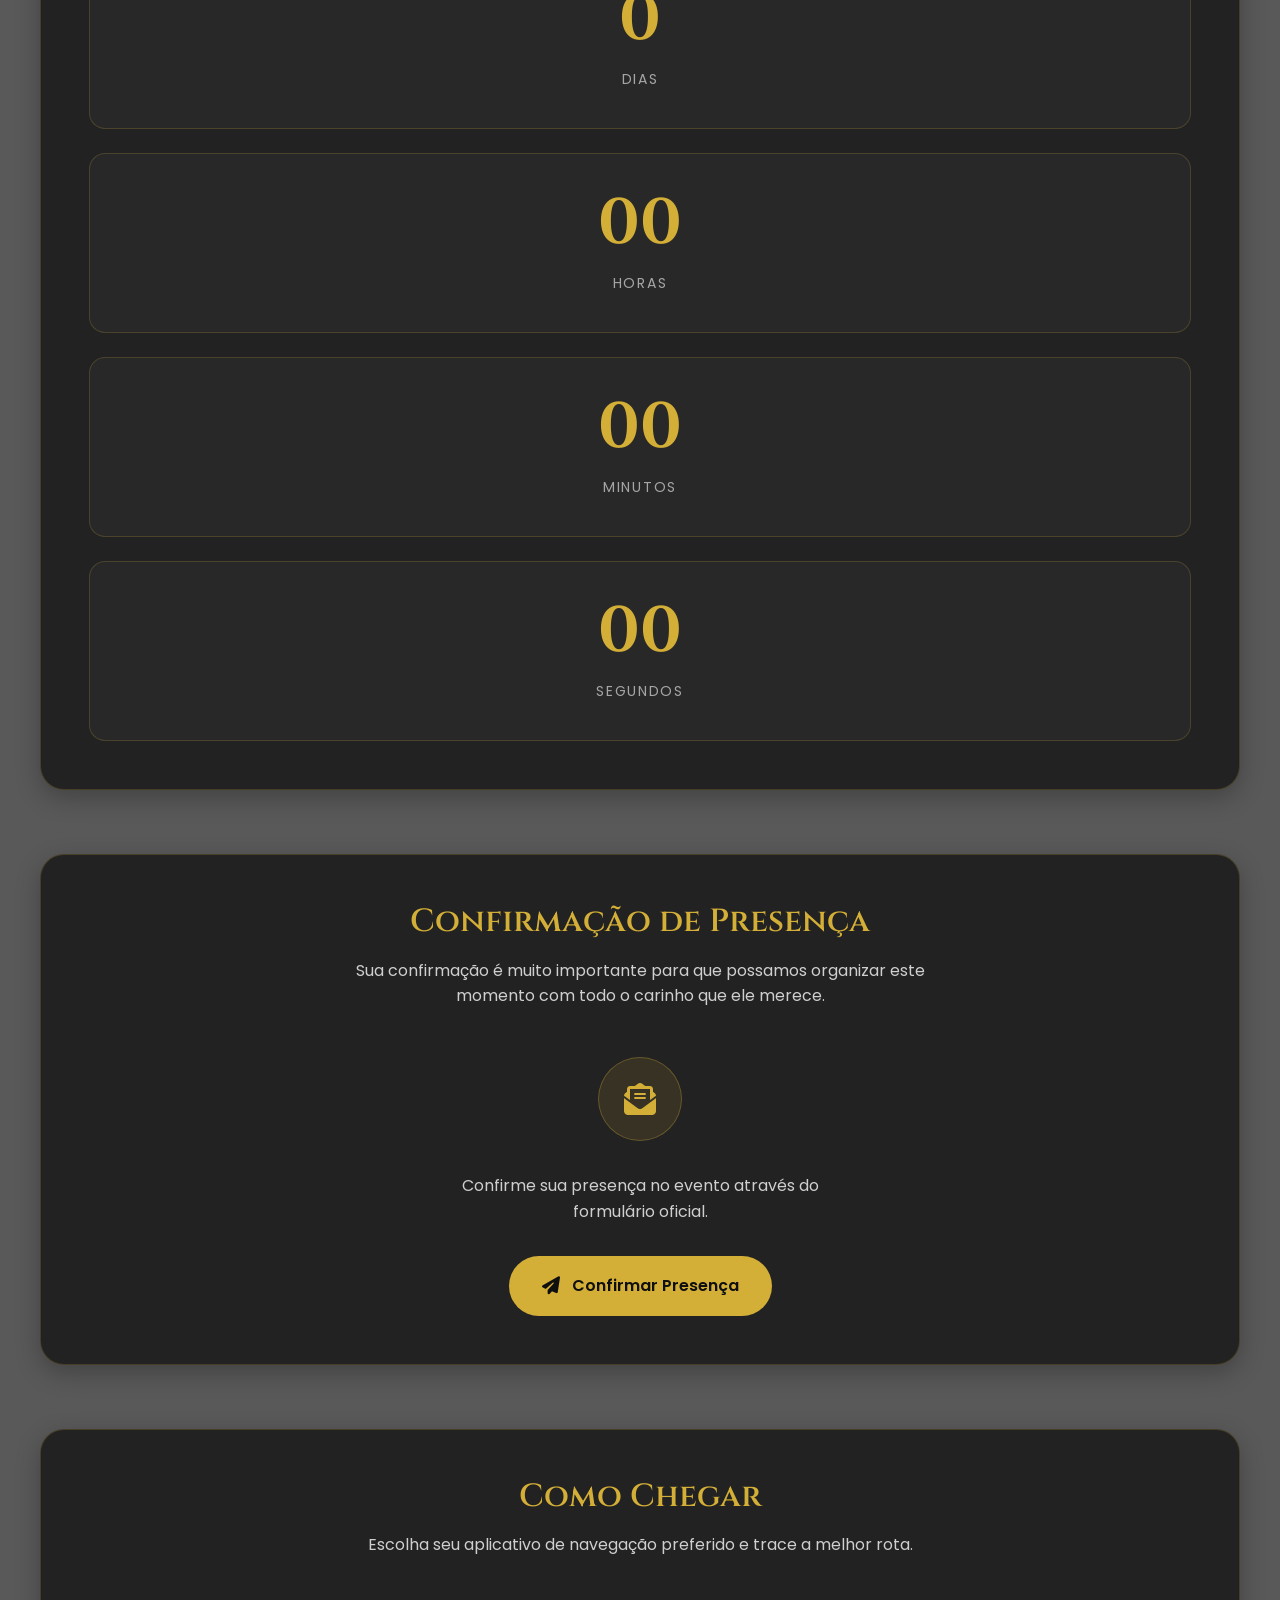
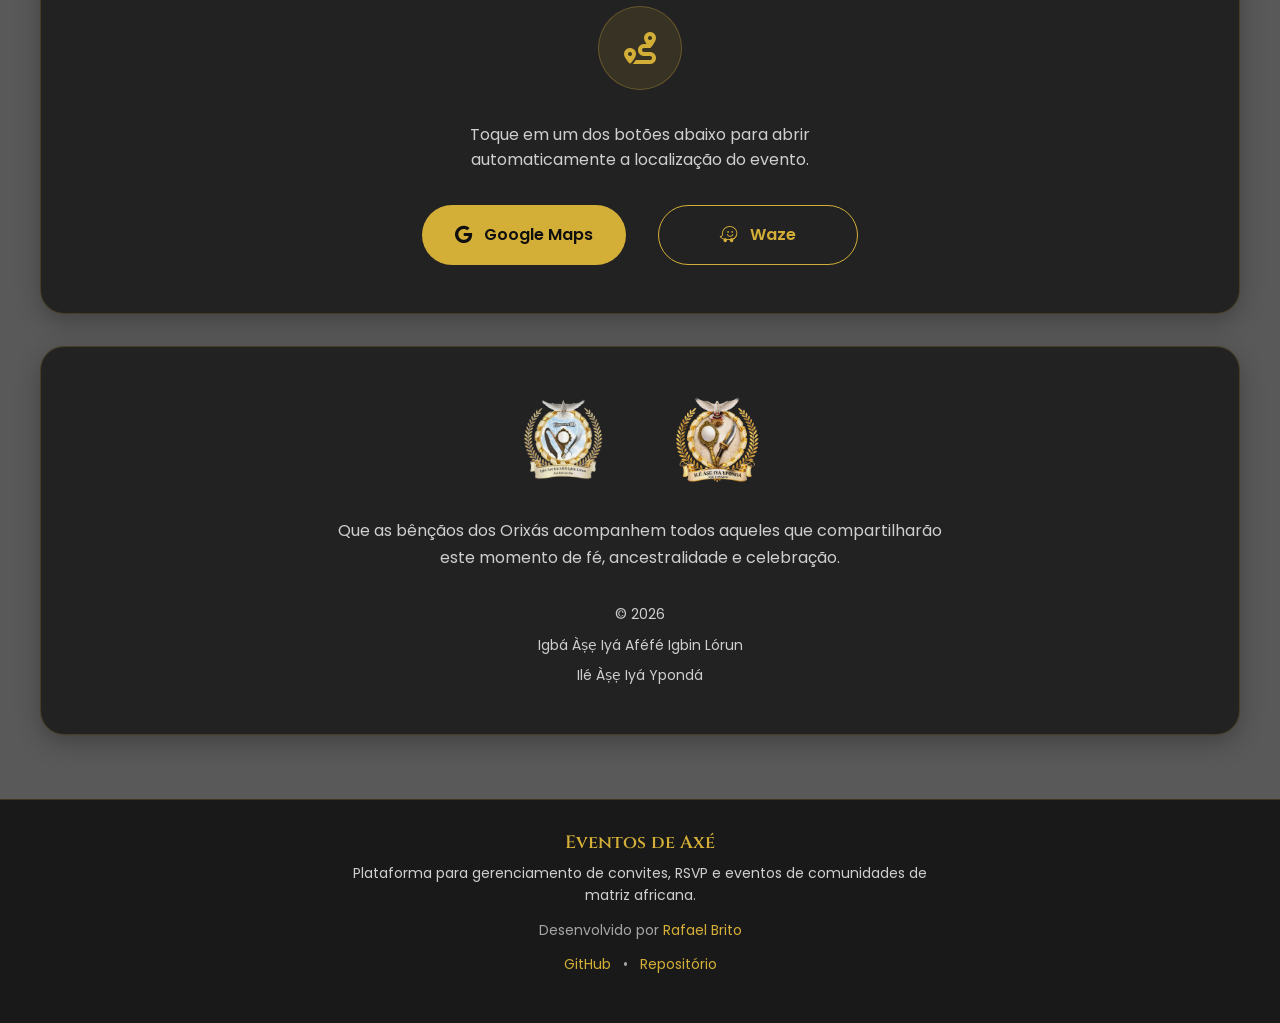
==== commit 7a59a87a: "footer institucional" ====
--- a/index.html
+++ b/index.html
@@ -793,11 +793,37 @@
     </div>
 
     <!-- ==========================================================
+         FOOTER INSTITUCIONAL
+    =========================================================== -->
+    <footer class="system-footer">
+        <div class="container">
+            <div class="system-footer-content stack">
+                <div class="system-footer-brand stack">
+                    <h2 id="systemName" class="system-footer-title">--</h2>
+                    <p id="systemDescription" class="system-footer-description">--</p>
+                </div>
+
+                <p class="system-footer-developer">
+                    Desenvolvido por
+                    <a id="systemDeveloper" href="#" target="_blank" rel="noopener noreferrer">--</a>
+                </p>
+
+                <nav class="system-footer-links" aria-label="Links do projeto">
+                    <a id="systemGithub" href="#" target="_blank" rel="noopener noreferrer">GitHub</a>
+                    <span class="system-footer-separator" aria-hidden="true">•</span>
+                    <a id="systemRepository" href="#" target="_blank" rel="noopener noreferrer">Repositório</a>
+                </nav>
+            </div>
+        </div>
+    </footer>
+
+    <!-- ==========================================================
          JAVASCRIPT
     =========================================================== -->
 
     <script src="js/dados-evento.js"></script>
     <script src="js/script.js"></script>
+    <script src="js/system.js"></script>
 
 </body>
 
--- a/css/style.css
+++ b/css/style.css
@@ -771,6 +771,52 @@
 }
 
 /* ==========================================================
+   FOOTER INSTITUCIONAL
+========================================================== */
+
+.system-footer {
+    padding: var(--space-xl) 0 var(--space-2xl);
+    border-top: 1px solid var(--color-border);
+    background: rgba(15, 15, 16, .86);
+}
+.system-footer-content {
+    align-items: center;
+    gap: var(--space-sm);
+    text-align: center;
+}
+.system-footer-brand {
+    align-items: center;
+    gap: var(--space-xs);
+}
+.system-footer-title {
+    font-size: var(--text-lg);
+}
+.system-footer-description {
+    max-width: var(--measure-lg);
+    font-size: var(--text-sm);
+}
+.system-footer-developer,
+.system-footer-links {
+    color: var(--color-text-soft);
+    font-size: var(--text-sm);
+}
+.system-footer-developer a,
+.system-footer-links a {
+    color: var(--color-primary);
+}
+.system-footer-developer a:hover,
+.system-footer-links a:hover {
+    color: var(--color-primary-light);
+}
+.system-footer-links {
+    display: flex;
+    flex-wrap: wrap;
+    justify-content: center;
+    align-items: center;
+    gap: var(--space-sm);
+}
+
+/* ==========================================================
    TOAST
 ========================================================== */
 
